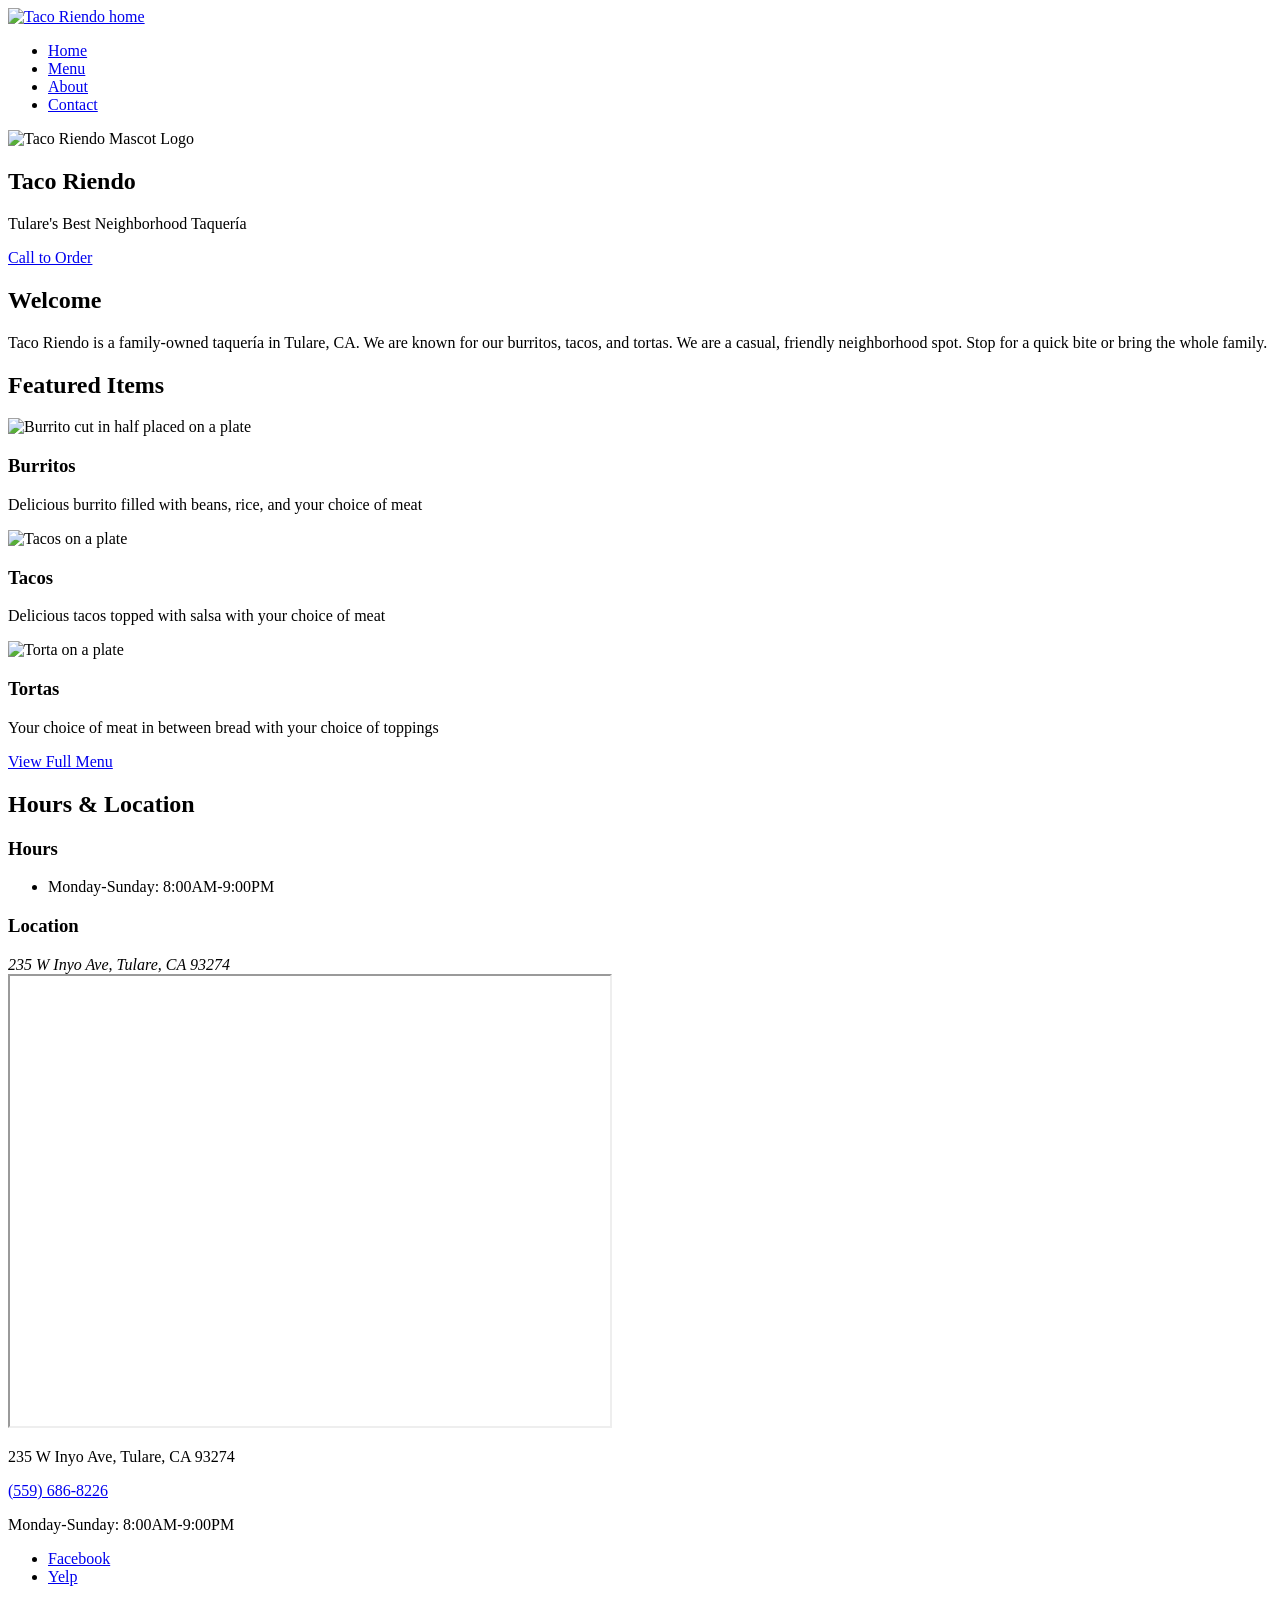
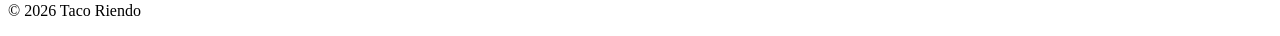
==== index.html @ 52ffcb48 "Complete Homepage" ====
<!DOCTYPE html>
<html lang="en">
<head>
    <meta charset="UTF-8">
    <meta name="viewport" content="width=device-width, initial-scale=1.0">
    <title>Taco Riendo Taqueria in Tulare, CA</title>
</head>
<body>
    <!-- Header & Navigation -->
    <header>
        <nav>
            <a href="index.html"><img src="images/logo.svg" alt="Taco Riendo home"></a>
            <ul>
                <li><a href="index.html">Home</a></li>
                <li><a href="menu.html">Menu</a></li>
                <li><a href="about.html">About</a></li>
                <li><a href="contact.html">Contact</a></li>
            </ul>
        </nav>
    </header>

    <!-- Main Content -->
    <main>
        <!--Hero-->
        <section id="hero">
            <img src="images/mascot.svg" alt="Taco Riendo Mascot Logo">
            <h1>Taco Riendo</h1>
            <p>Tulare's Best Neighborhood Taquería</p>
            <a href="tel:5596868226">Call to Order</a>
        </section>
        <!--Welcome-->
        <section id="welcome">
            <h2>Welcome</h2> 
            <p>Taco Riendo is a family-owned taquería in Tulare, CA. We are
known for our burritos, tacos, and tortas. We are a casual, friendly neighborhood spot. Stop for
a quick bite or bring the whole family.
</p>
        </section>
        <!--Featured Items-->
        <section id="featured">
            <h2>Featured Items</h2>
            <article class="featured-item">
                    <img src="images/burritos.jpg" alt="Burrito cut in half placed on a plate">
                    <h3>Burritos</h3>
                    <p>Delicious burrito filled with beans, rice, and your choice of meat</p>
            </article>
            <article class="featured-item">
                    <img src="images/tacos.jpg" alt="Tacos on a plate">
                    <h3>Tacos</h3>
                    <p>Delicious tacos topped with salsa with your choice of meat</p>
            </article>
            <article class="featured-item">
                    <img src="images/tortas.jpg" alt="Torta on a plate">
                    <h3>Tortas</h3>
                    <p>Your choice of meat in between bread with your choice of toppings</p>
            </article>
            <a href="menu.html">View Full Menu</a>
        </section>
        <!--Hours & Location-->
        <section id="hours-location">
            <h2>Hours & Location</h2>
            <h3>Hours</h3>
            <ul>
                <li>Monday-Sunday: 8:00AM-9:00PM</li>
            </ul>
            <h3>Location</h3>
            <address>235 W Inyo Ave, Tulare, CA 93274</address>
            <iframe src="https://www.google.com/maps/embed?pb=!1m18!1m12!1m3!1d3219.437566688257!2d-119.35326662268972!3d36.204558072422294!2m3!1f0!2f0!3f0!3m2!1i1024!2i768!4f13.1!3m3!1m2!1s0x80952ba05bc8403f%3A0xa2f4624fd4c46712!2s235%20W%20Inyo%20Ave%2C%20Tulare%2C%20CA%2093274!5e0!3m2!1sen!2sus!4v1794469017906!5m2!1sen!2sus" width="600" height="450" allowfullscreen="" loading="lazy" referrerpolicy="strict-origin-when-cross-origin" title="Map of Taco Riendo"></iframe>
        </section>
    </main>

    <!-- Footer -->
    <footer>
        <p>235 W Inyo Ave, Tulare, CA 93274</p>
        <p><a href="tel:5596868226">(559) 686-8226</a> </p>
        <p>Monday-Sunday: 8:00AM-9:00PM</p>
        <ul>
            <li><a href="https://www.facebook.com/tacoriendo.tulare/">Facebook</a></li>
            <li><a href="https://www.yelp.com/biz/taco-riendo-tulare">Yelp</a></li>
        </ul>
        <p>&copy; 2026 Taco Riendo</p>
    </footer>
</body>
</html>
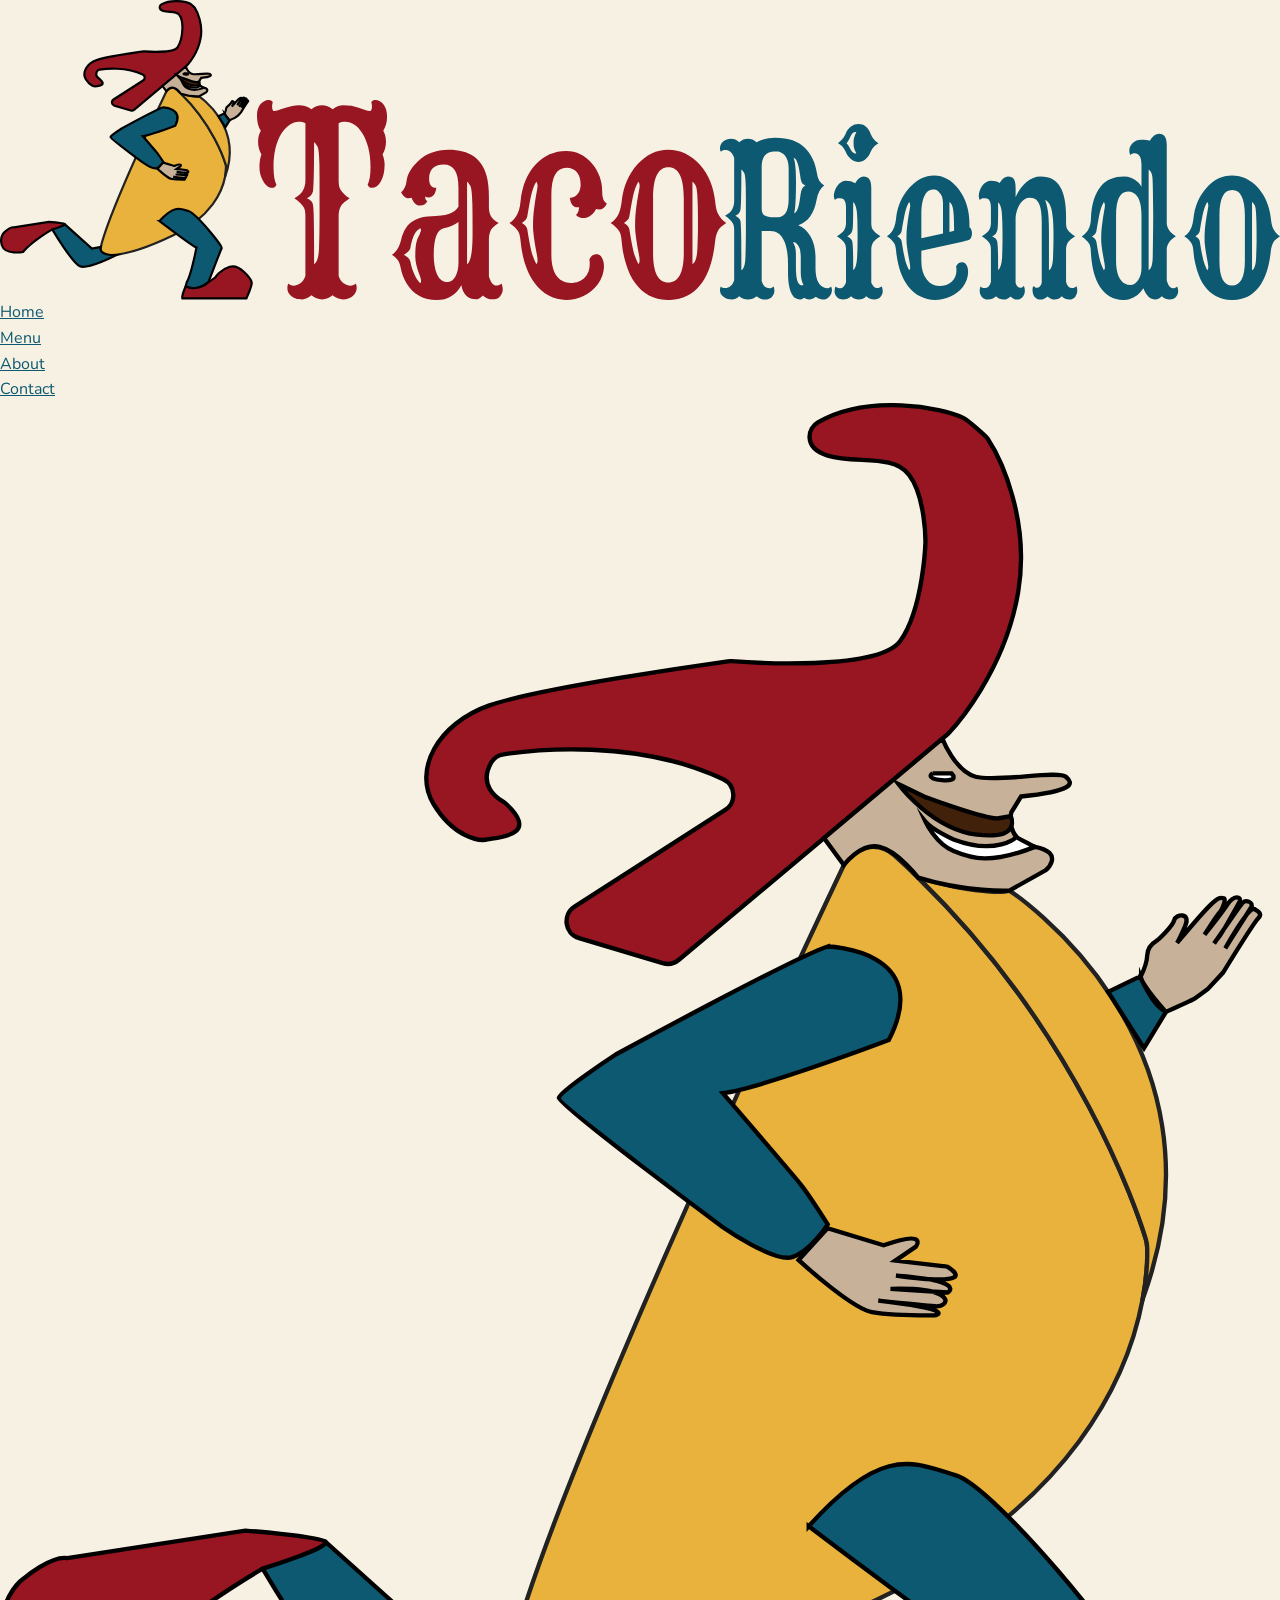
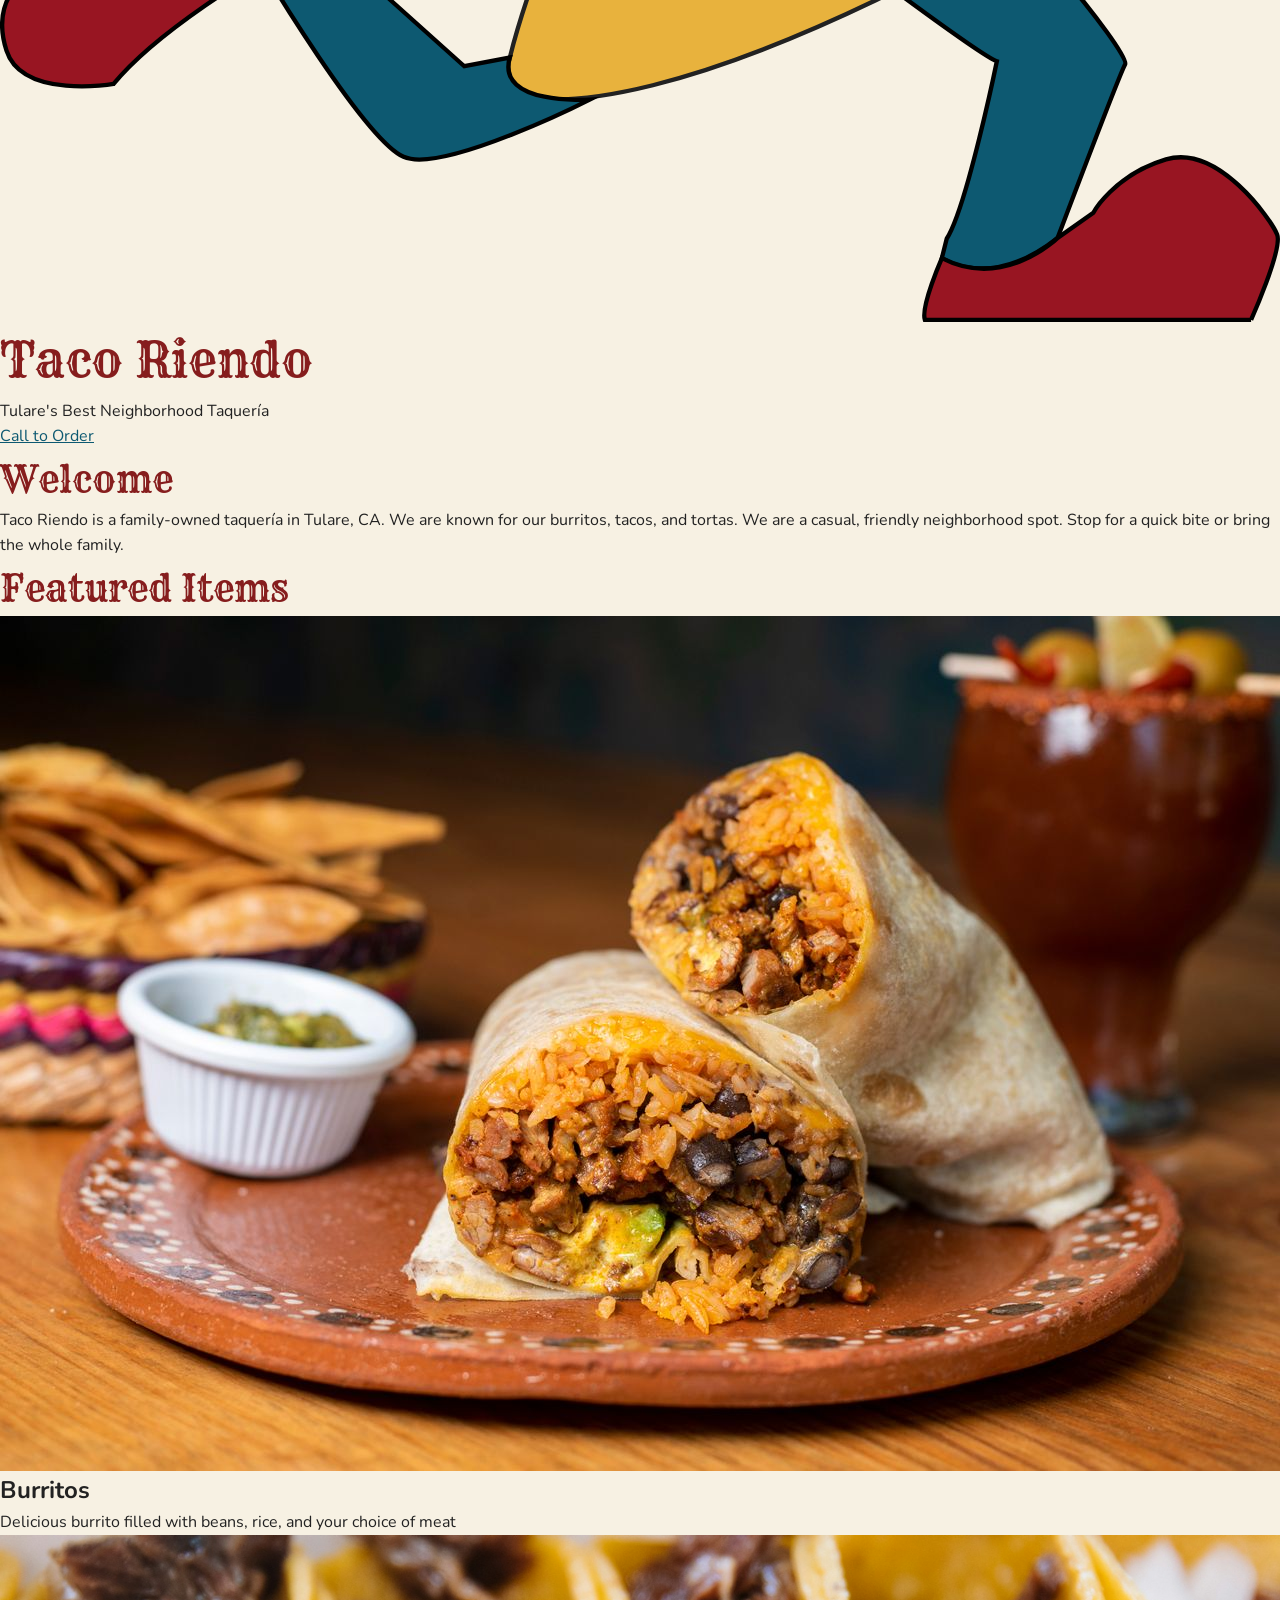
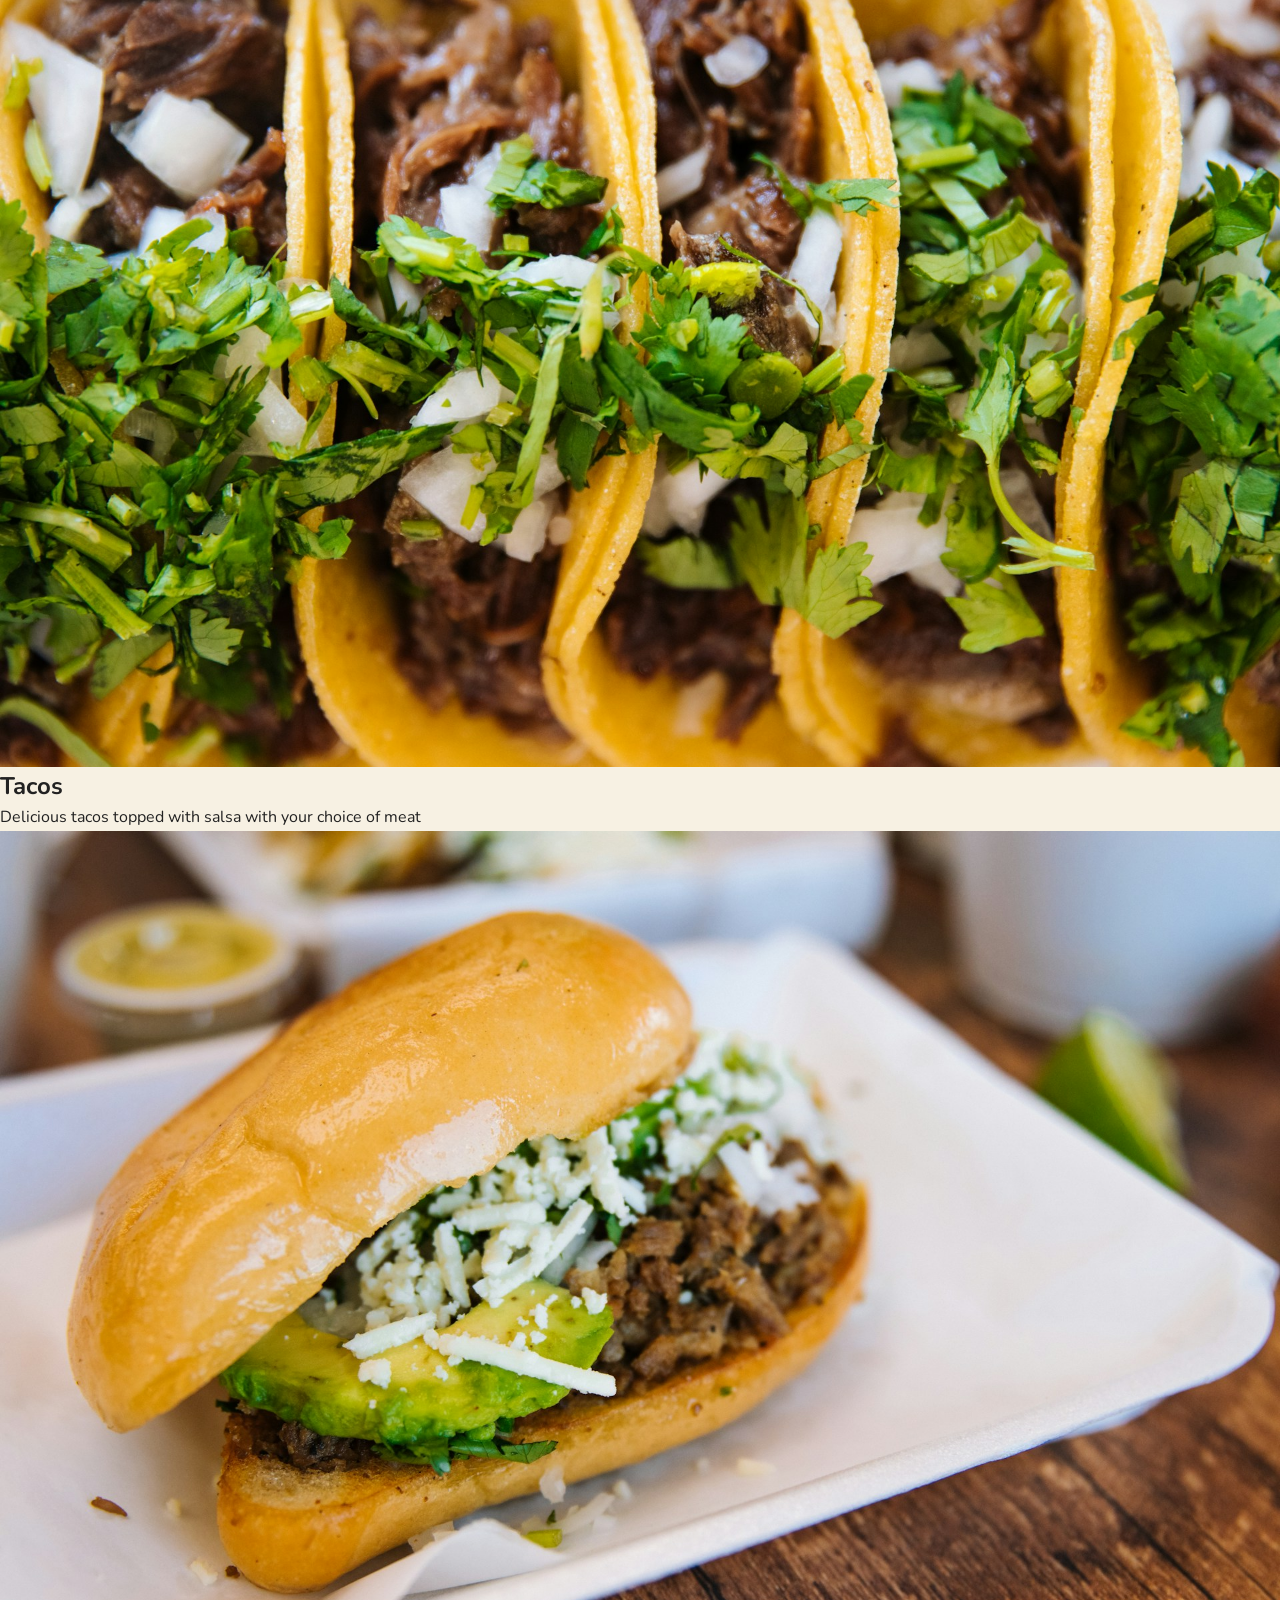
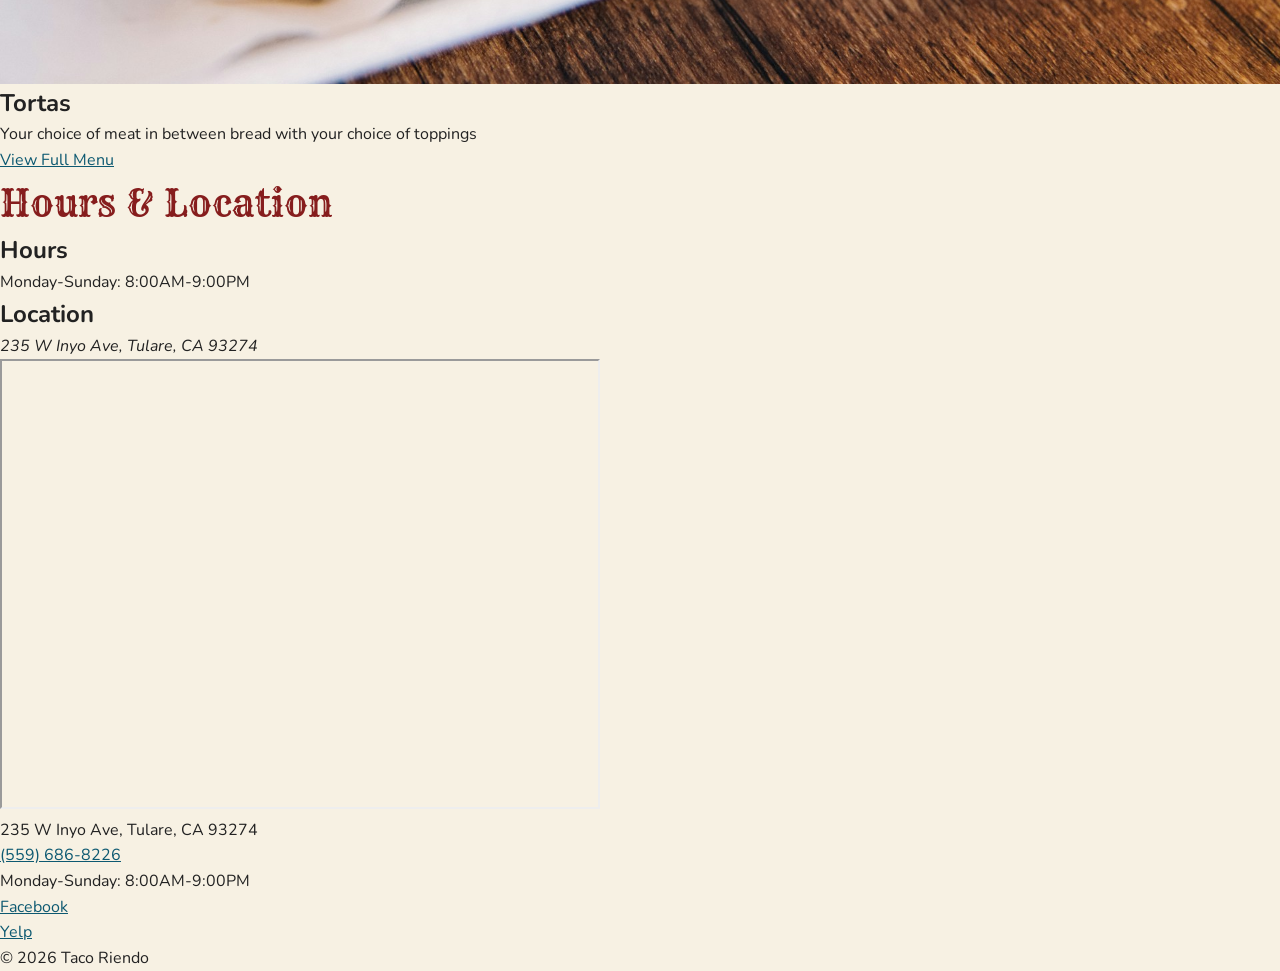
==== commit 1f59a901: "Base styles and typography" ====
--- a/index.html
+++ b/index.html
@@ -1,10 +1,16 @@
 <!DOCTYPE html>
 <html lang="en">
+
 <head>
     <meta charset="UTF-8">
     <meta name="viewport" content="width=device-width, initial-scale=1.0">
     <title>Taco Riendo Taqueria in Tulare, CA</title>
+    <link rel="preconnect" href="https://fonts.googleapis.com">
+    <link rel="preconnect" href="https://fonts.gstatic.com" crossorigin>
+    <link href="https://fonts.googleapis.com/css2?family=Nunito:wght@400;700&family=Rye&display=swap" rel="stylesheet">
+    <link rel="stylesheet" href="css/styles.css">
 </head>
+
 <body>
     <!-- Header & Navigation -->
     <header>
@@ -30,29 +36,29 @@
         </section>
         <!--Welcome-->
         <section id="welcome">
-            <h2>Welcome</h2> 
+            <h2>Welcome</h2>
             <p>Taco Riendo is a family-owned taquería in Tulare, CA. We are
-known for our burritos, tacos, and tortas. We are a casual, friendly neighborhood spot. Stop for
-a quick bite or bring the whole family.
-</p>
+                known for our burritos, tacos, and tortas. We are a casual, friendly neighborhood spot. Stop for
+                a quick bite or bring the whole family.
+            </p>
         </section>
         <!--Featured Items-->
         <section id="featured">
             <h2>Featured Items</h2>
             <article class="featured-item">
-                    <img src="images/burritos.jpg" alt="Burrito cut in half placed on a plate">
-                    <h3>Burritos</h3>
-                    <p>Delicious burrito filled with beans, rice, and your choice of meat</p>
+                <img src="images/burritos.jpg" alt="Burrito cut in half placed on a plate">
+                <h3>Burritos</h3>
+                <p>Delicious burrito filled with beans, rice, and your choice of meat</p>
             </article>
             <article class="featured-item">
-                    <img src="images/tacos.jpg" alt="Tacos on a plate">
-                    <h3>Tacos</h3>
-                    <p>Delicious tacos topped with salsa with your choice of meat</p>
+                <img src="images/tacos.jpg" alt="Tacos on a plate">
+                <h3>Tacos</h3>
+                <p>Delicious tacos topped with salsa with your choice of meat</p>
             </article>
             <article class="featured-item">
-                    <img src="images/tortas.jpg" alt="Torta on a plate">
-                    <h3>Tortas</h3>
-                    <p>Your choice of meat in between bread with your choice of toppings</p>
+                <img src="images/tortas.jpg" alt="Torta on a plate">
+                <h3>Tortas</h3>
+                <p>Your choice of meat in between bread with your choice of toppings</p>
             </article>
             <a href="menu.html">View Full Menu</a>
         </section>
@@ -65,7 +71,10 @@
             </ul>
             <h3>Location</h3>
             <address>235 W Inyo Ave, Tulare, CA 93274</address>
-            <iframe src="https://www.google.com/maps/embed?pb=!1m18!1m12!1m3!1d3219.437566688257!2d-119.35326662268972!3d36.204558072422294!2m3!1f0!2f0!3f0!3m2!1i1024!2i768!4f13.1!3m3!1m2!1s0x80952ba05bc8403f%3A0xa2f4624fd4c46712!2s235%20W%20Inyo%20Ave%2C%20Tulare%2C%20CA%2093274!5e0!3m2!1sen!2sus!4v1794469017906!5m2!1sen!2sus" width="600" height="450" allowfullscreen="" loading="lazy" referrerpolicy="strict-origin-when-cross-origin" title="Map of Taco Riendo"></iframe>
+            <iframe
+                src="https://www.google.com/maps/embed?pb=!1m18!1m12!1m3!1d3219.437566688257!2d-119.35326662268972!3d36.204558072422294!2m3!1f0!2f0!3f0!3m2!1i1024!2i768!4f13.1!3m3!1m2!1s0x80952ba05bc8403f%3A0xa2f4624fd4c46712!2s235%20W%20Inyo%20Ave%2C%20Tulare%2C%20CA%2093274!5e0!3m2!1sen!2sus!4v1794469017906!5m2!1sen!2sus"
+                width="600" height="450" allowfullscreen="" loading="lazy"
+                referrerpolicy="strict-origin-when-cross-origin" title="Map of Taco Riendo"></iframe>
         </section>
     </main>
 
@@ -80,5 +89,7 @@
         </ul>
         <p>&copy; 2026 Taco Riendo</p>
     </footer>
+    <script src="js/script.js"></script>
 </body>
+
 </html>
--- a/css/styles.css
+++ b/css/styles.css
@@ -0,0 +1,59 @@
+/* ===== Style Guide Variables =====*/
+:root {
+    /* Colors */
+    --crushed-berry: #861D1D;
+    --dark-teal: #0D5971;
+    --honey-bronze: #E8A33D;
+    --old-lace: #F7F1E3;
+    --carbon-black: #222222;
+
+    /* Fonts */
+    --font-heading: 'Rye', serif;
+    --font-body: 'Nunito', sans-serif;
+    
+    /* Spacing (8-point grid) */
+    --space-xs: 8px;
+    --space-sm: 16px;
+    --space-md: 24px;
+    --space-lg: 32px;
+    --space-xl: 48px;
+    --space-xxl: 64px;
+}
+/* ===== Base Styles =====*/
+*{
+    box-sizing: border-box;
+    margin: 0;
+    padding: 0;
+}
+body {
+    background-color: var(--old-lace);
+    color: var(--carbon-black);
+    font-family: var(--font-body);
+    font-size: 16px;
+    line-height: 1.6;
+}
+img {
+    max-width: 100%;
+    height: auto;
+    display: block;
+}
+
+/* ===== Typography ===== */
+h1, h2 {
+    font-family: var(--font-heading);
+    font-weight: 400;
+    color: var(--crushed-berry);
+}
+h1 {
+    font-size: 48px;
+}
+h2 {
+    font-size: 36px;
+}
+h3 {
+    font-size: 24px;
+    font-weight: 700;
+}
+a {
+    color: var(--dark-teal);
+}
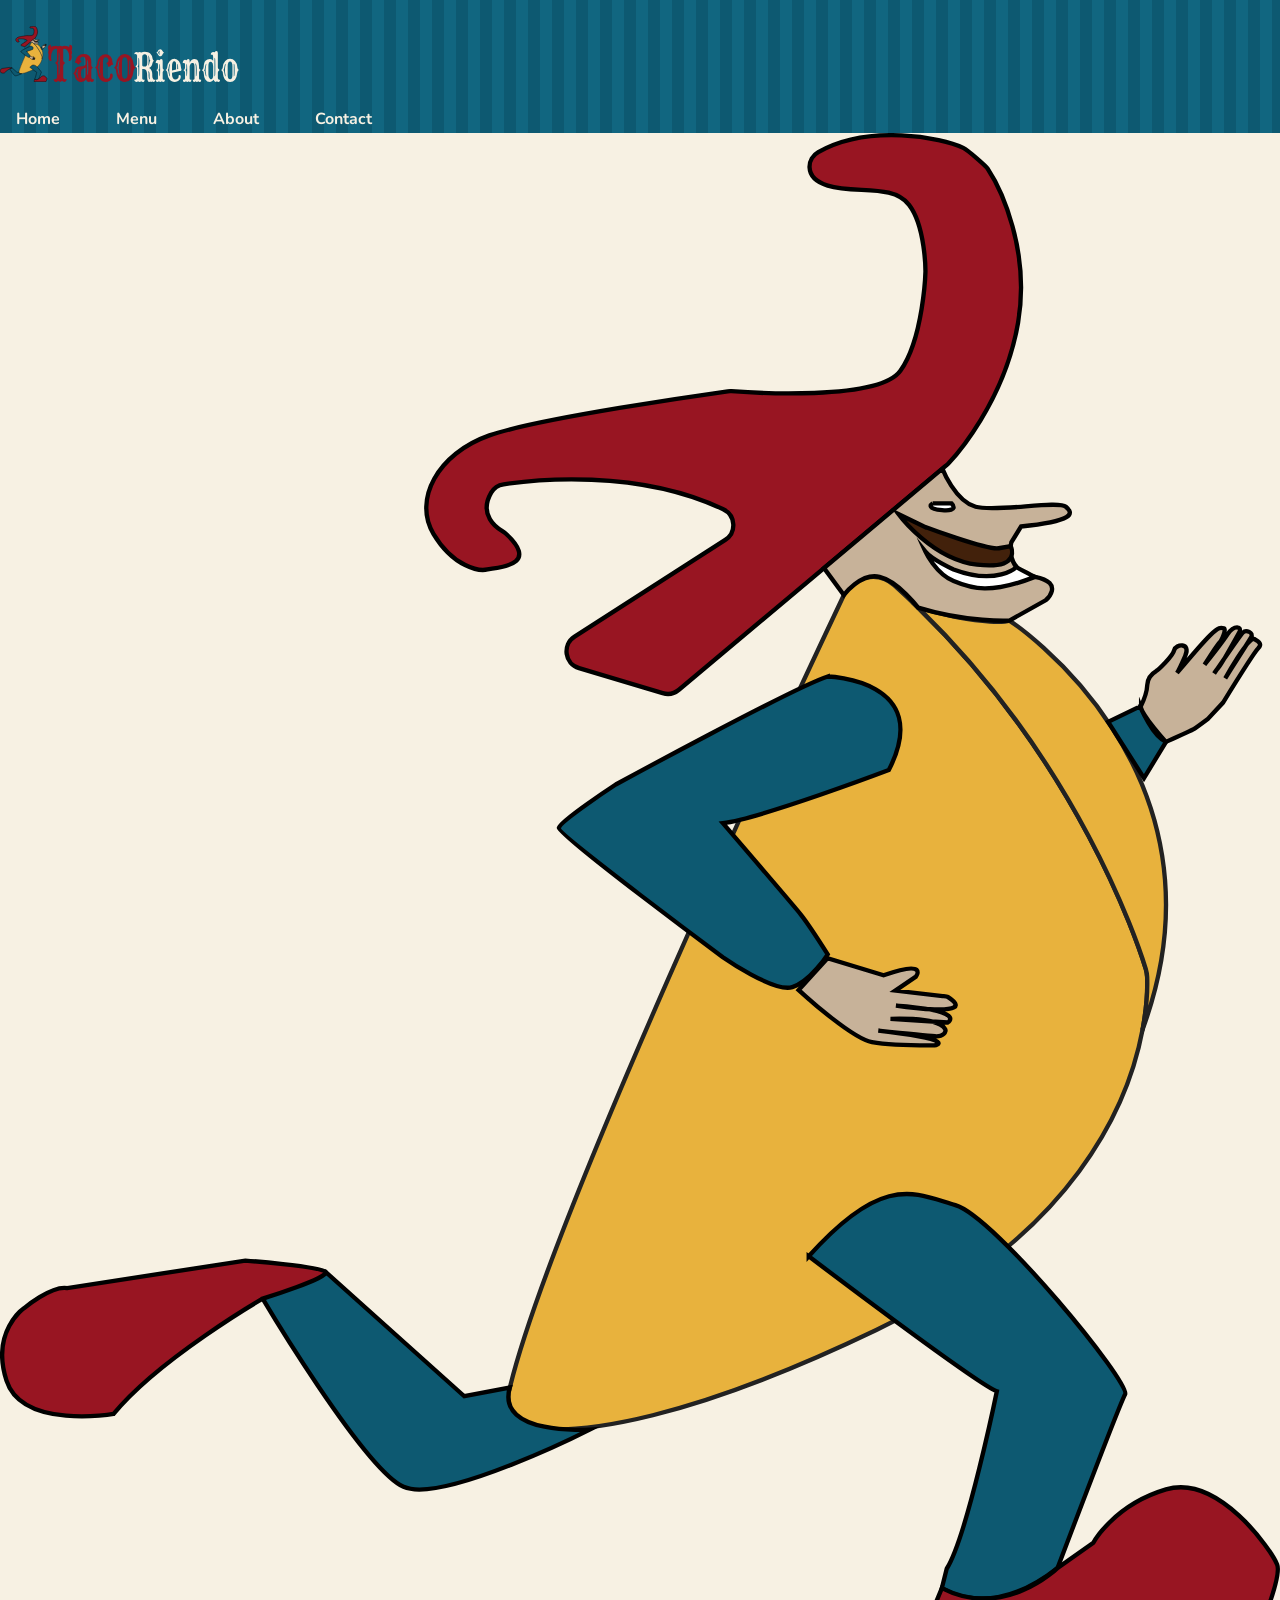
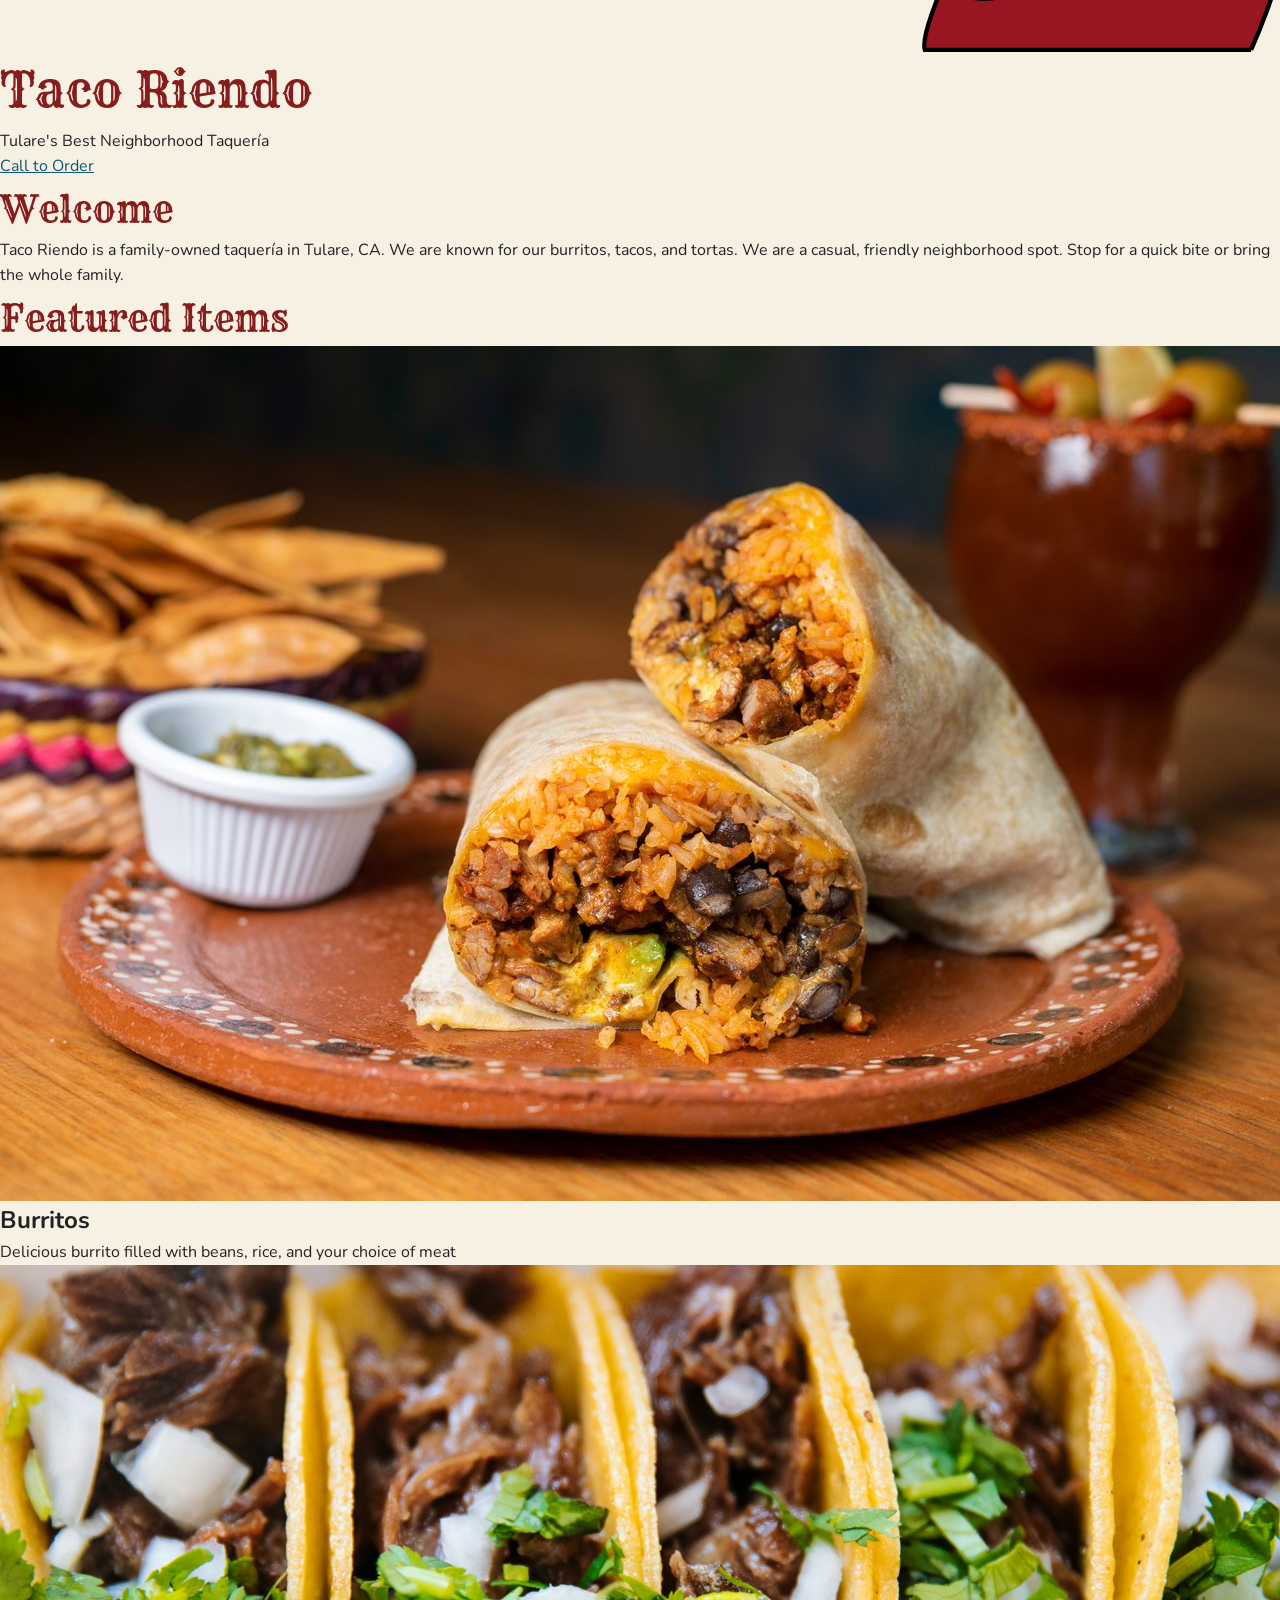
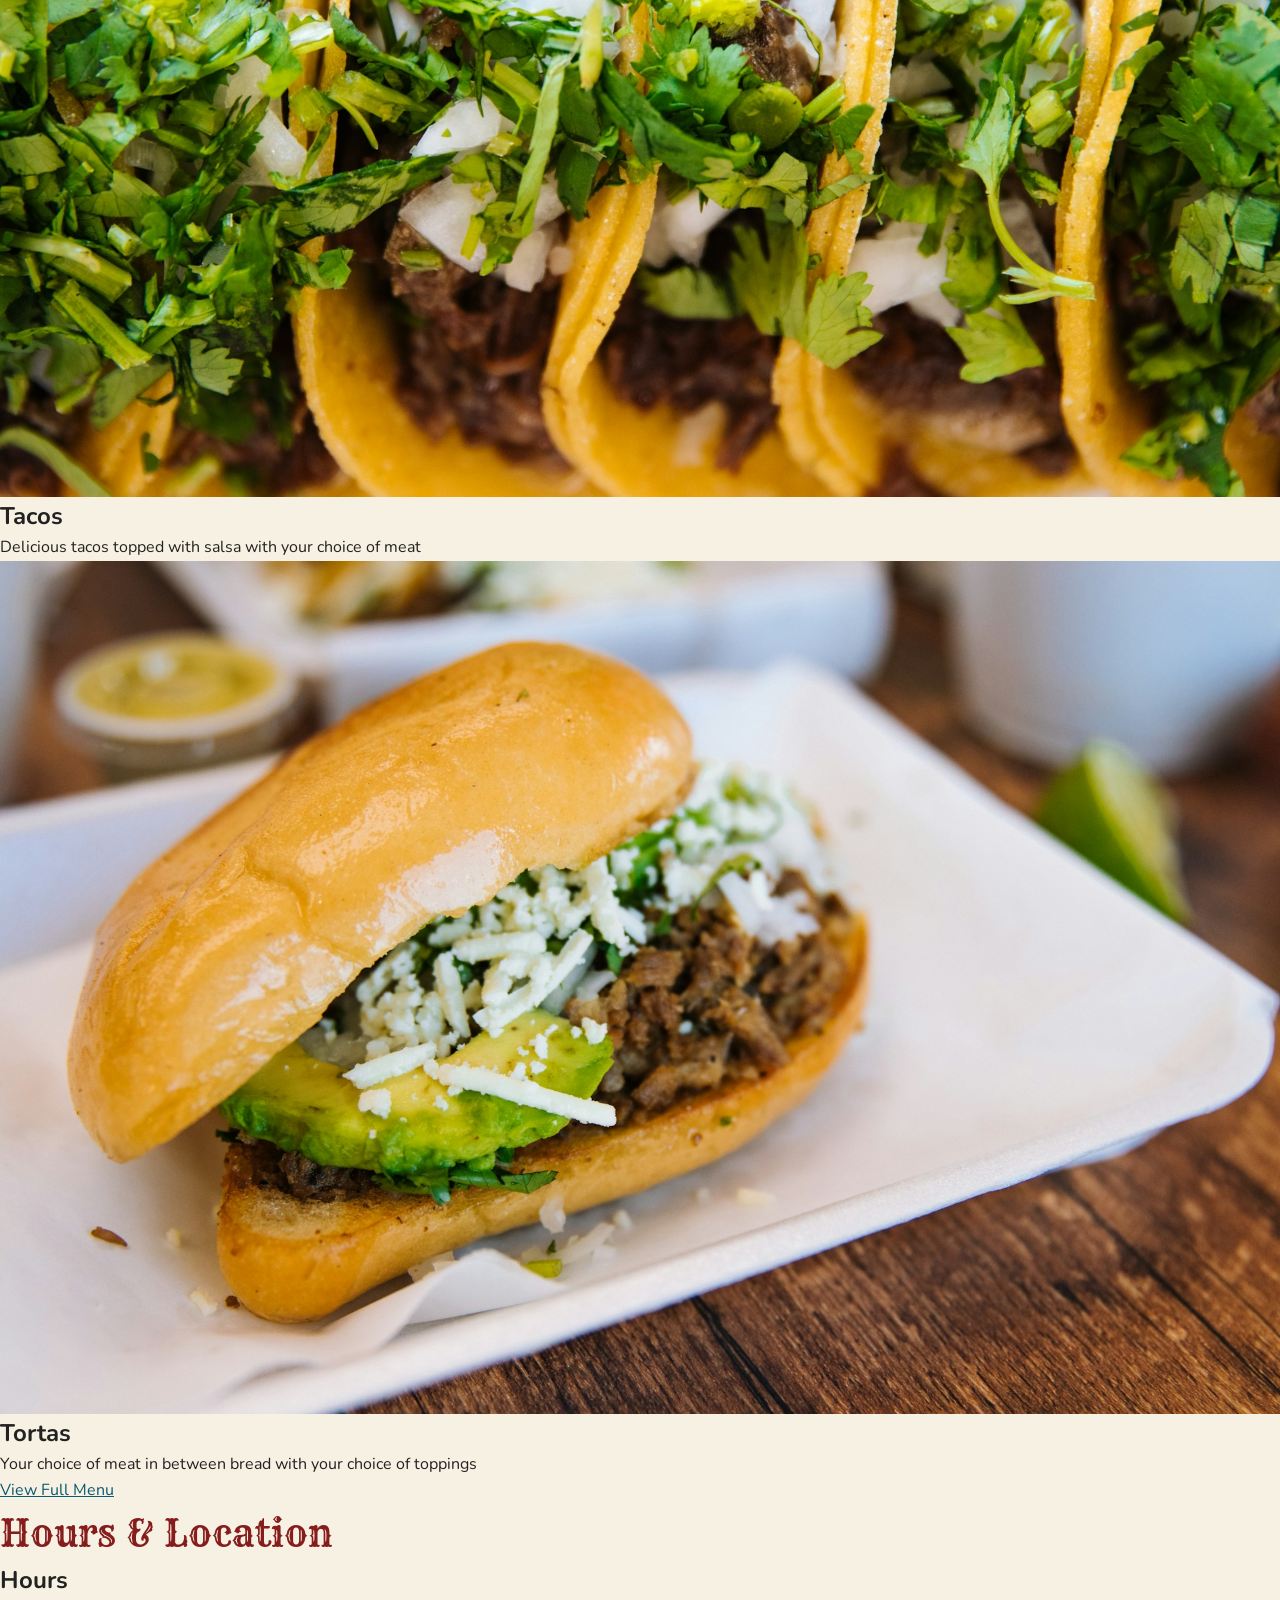
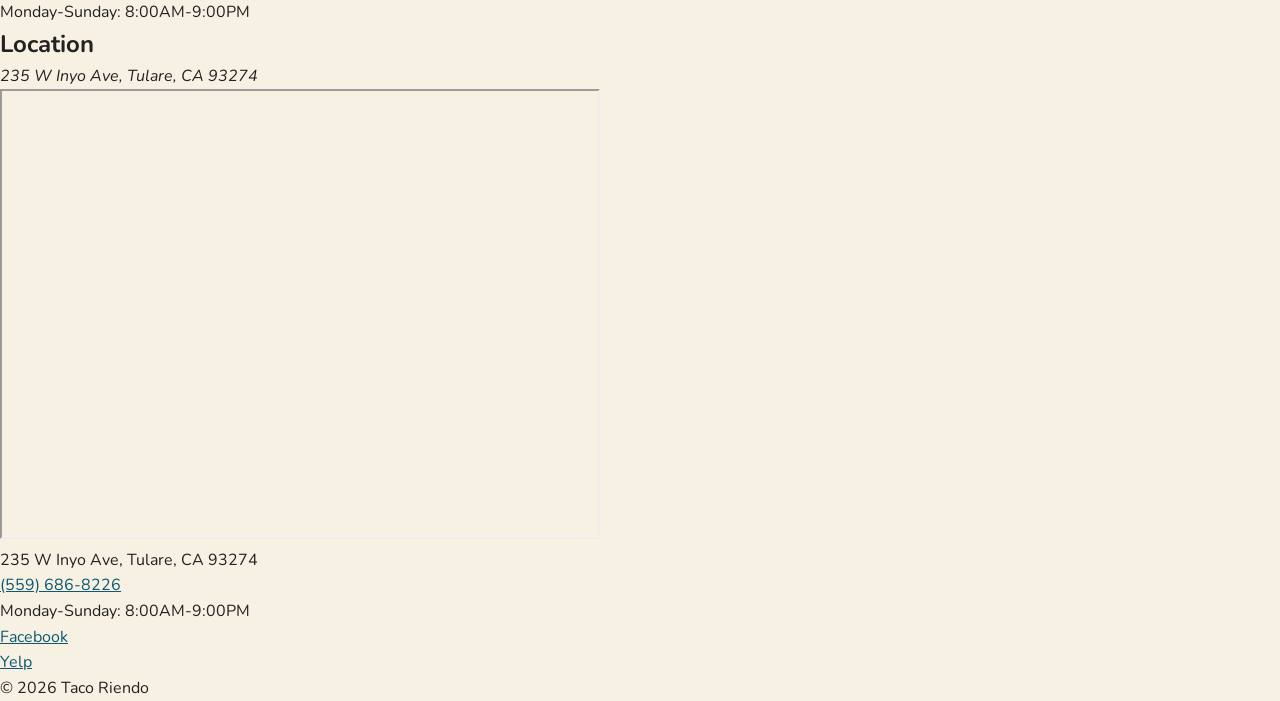
==== commit 0f3b7da3: "Navigation style with awning effect" ====
--- a/index.html
+++ b/index.html
@@ -15,7 +15,7 @@
     <!-- Header & Navigation -->
     <header>
         <nav>
-            <a href="index.html"><img src="images/logo.svg" alt="Taco Riendo home"></a>
+            <a href="index.html"><img src="images/logo-light.svg" alt="Taco Riendo home"></a>
             <ul>
                 <li><a href="index.html">Home</a></li>
                 <li><a href="menu.html">Menu</a></li>
--- a/css/styles.css
+++ b/css/styles.css
@@ -56,4 +56,45 @@
 }
 a {
     color: var(--dark-teal);
+}
+/* ===== Navigation ===== */
+header {
+    /* ===== Awning effect ===== */
+    background: repeating-linear-gradient(
+        90deg,
+        var(--dark-teal) 0px,
+        var(--dark-teal) 12px,
+        #116680 12px,
+        #116680 24px
+    );
+}
+
+}
+nav {
+    display: flex;
+    justify-content: space-between;
+    align-items: center;
+    padding: var(--space-sm) var(--space-lg);
+}
+nav img {
+    height: 56px;
+    width: auto;
+}
+nav ul {
+    display: flex;
+    gap: var(--space-md);
+    list-style: none;
+}
+nav a {
+    color: var(--old-lace);
+    font-weight: 700;
+    text-decoration: none;
+    padding: var(--space-xs) var(--space-sm);
+}
+nav a:hover {
+    color: var(--honey-bronze);
+}
+nav a:focus {
+    outline: 3px solid var(--honey-bronze);
+    outline-offset: 2px;
 }
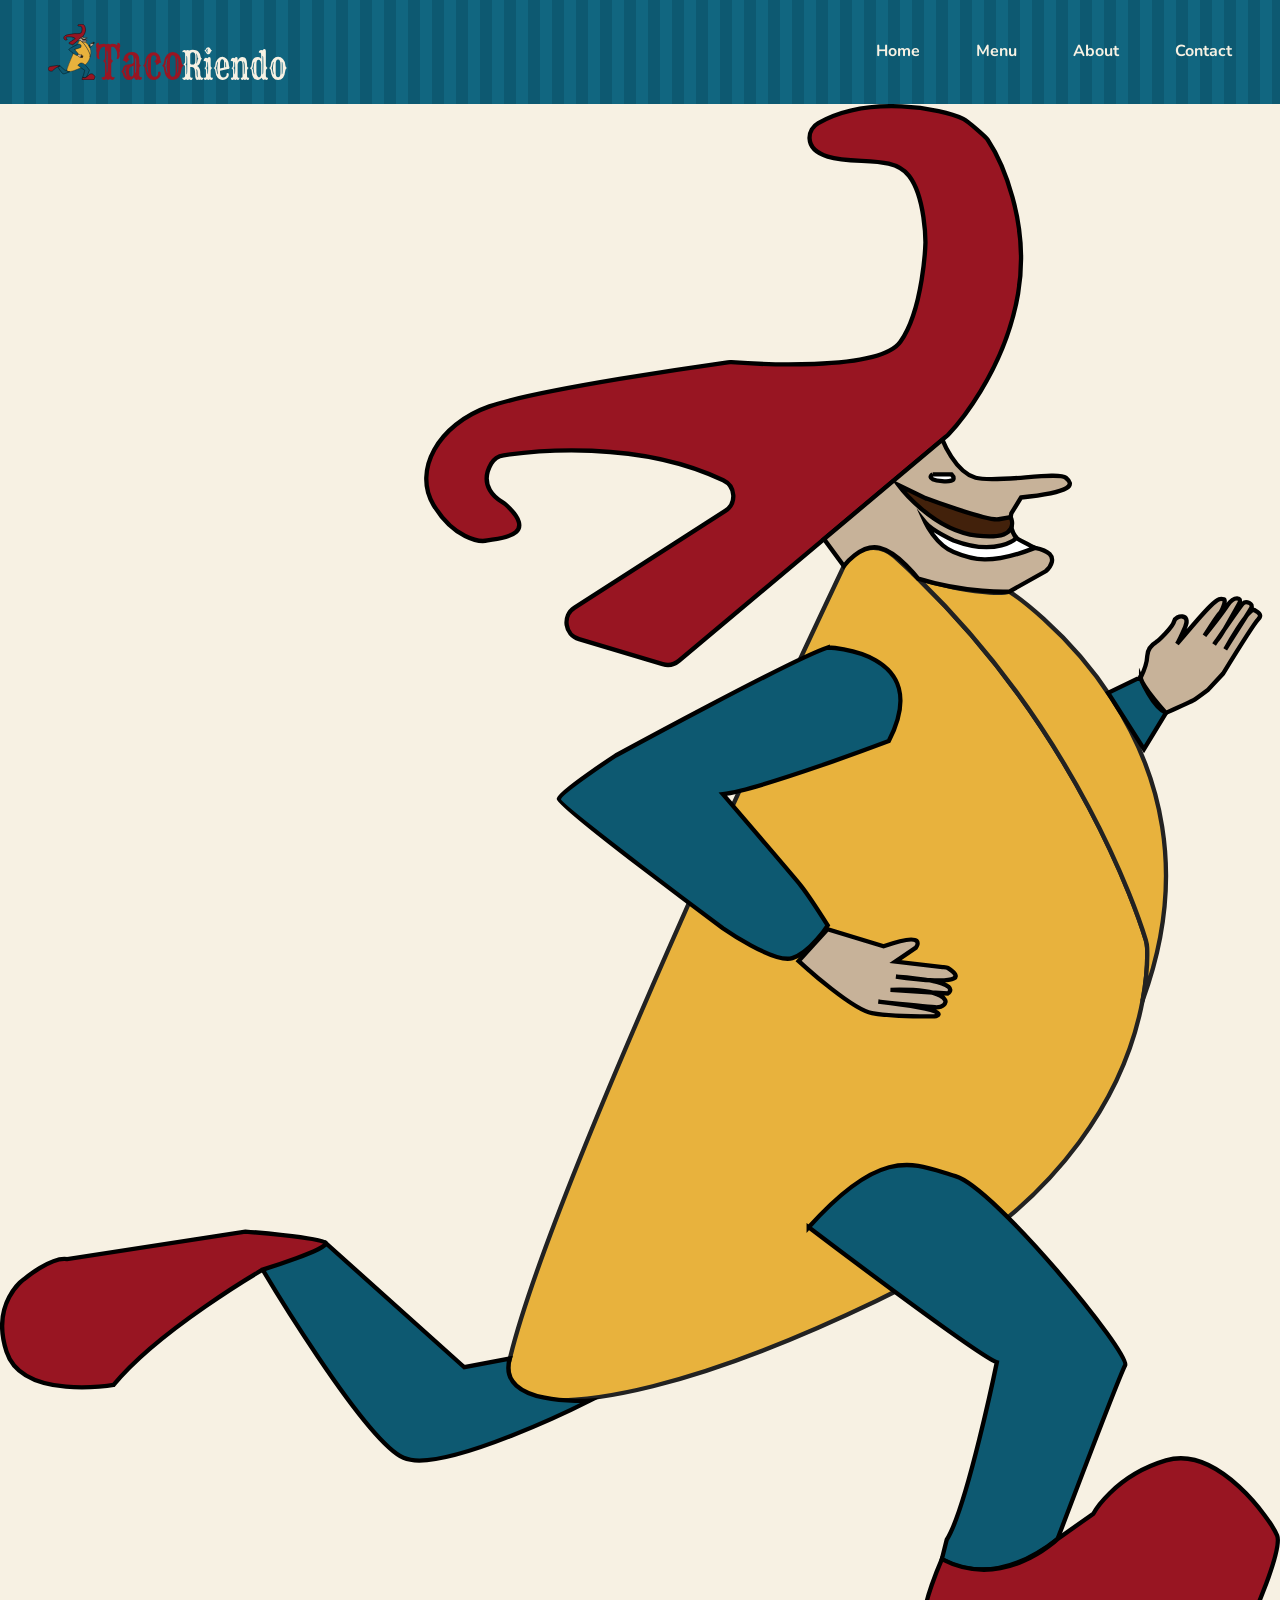
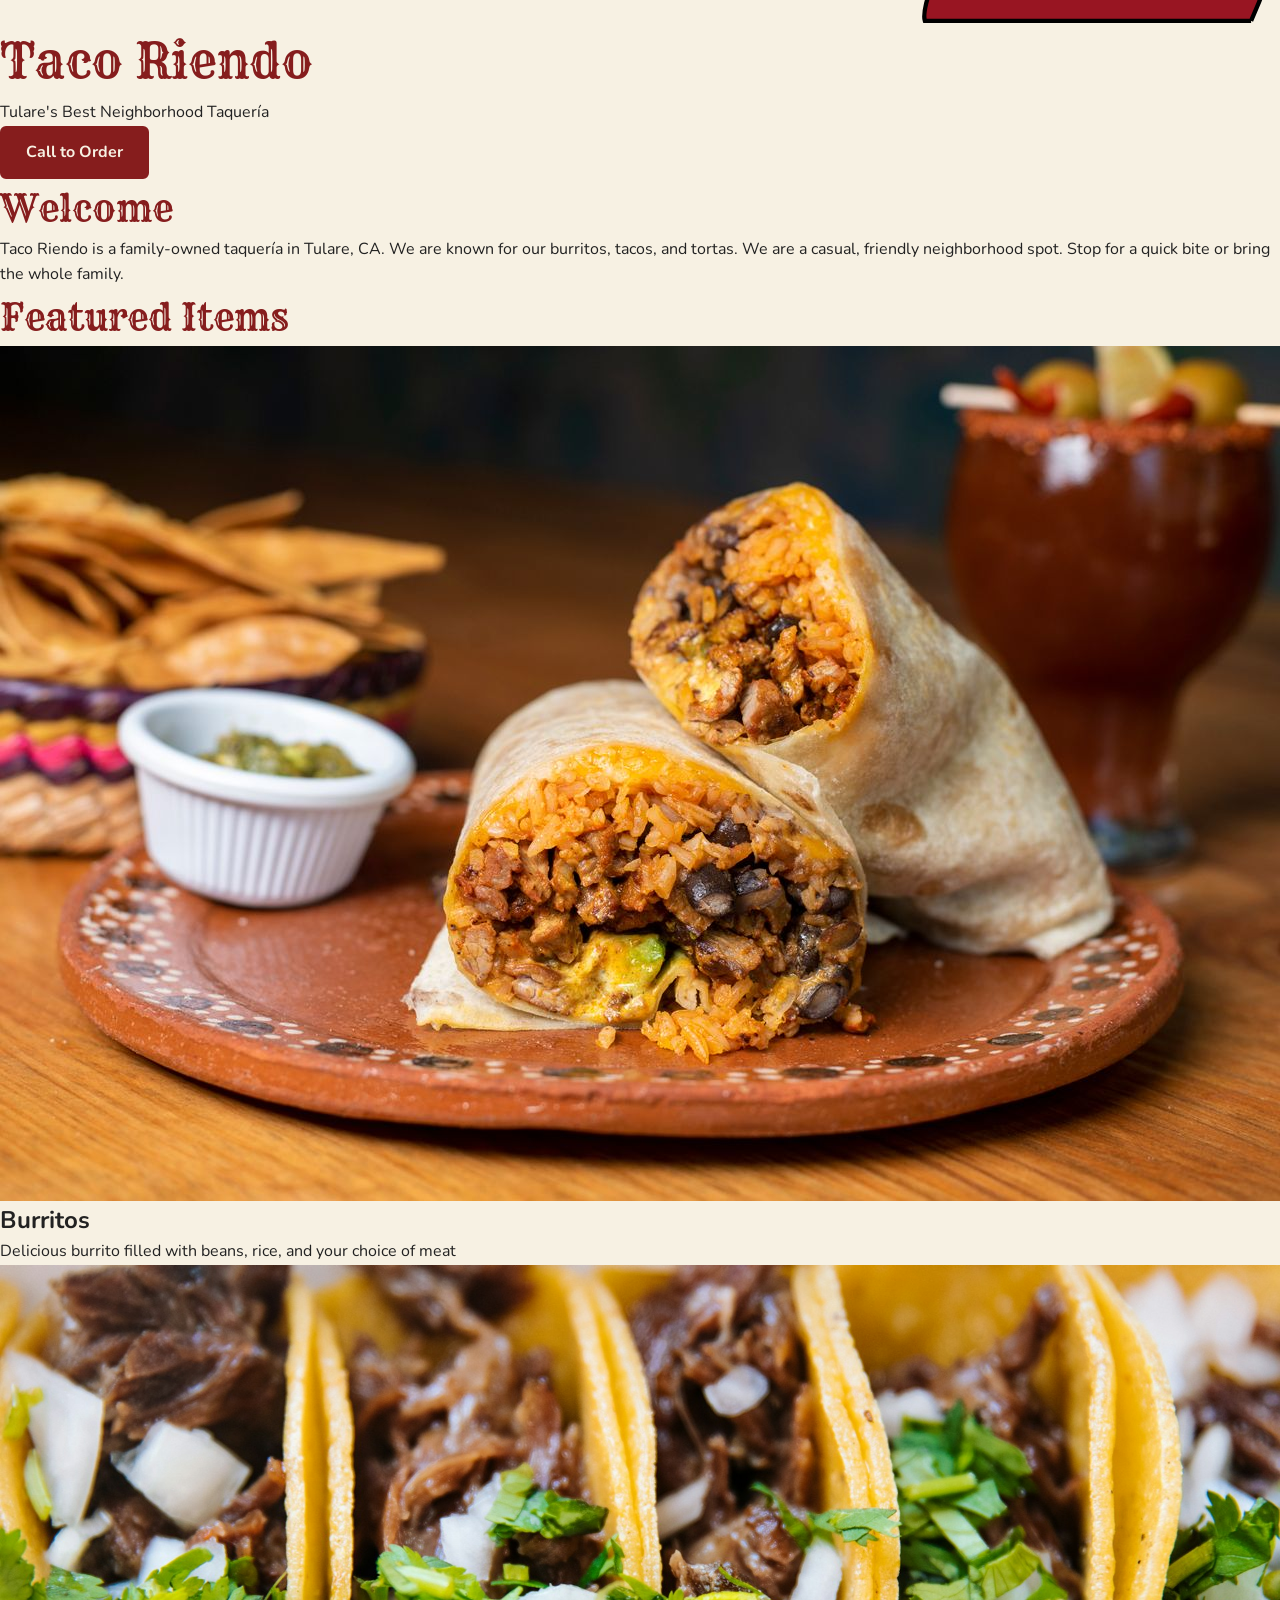
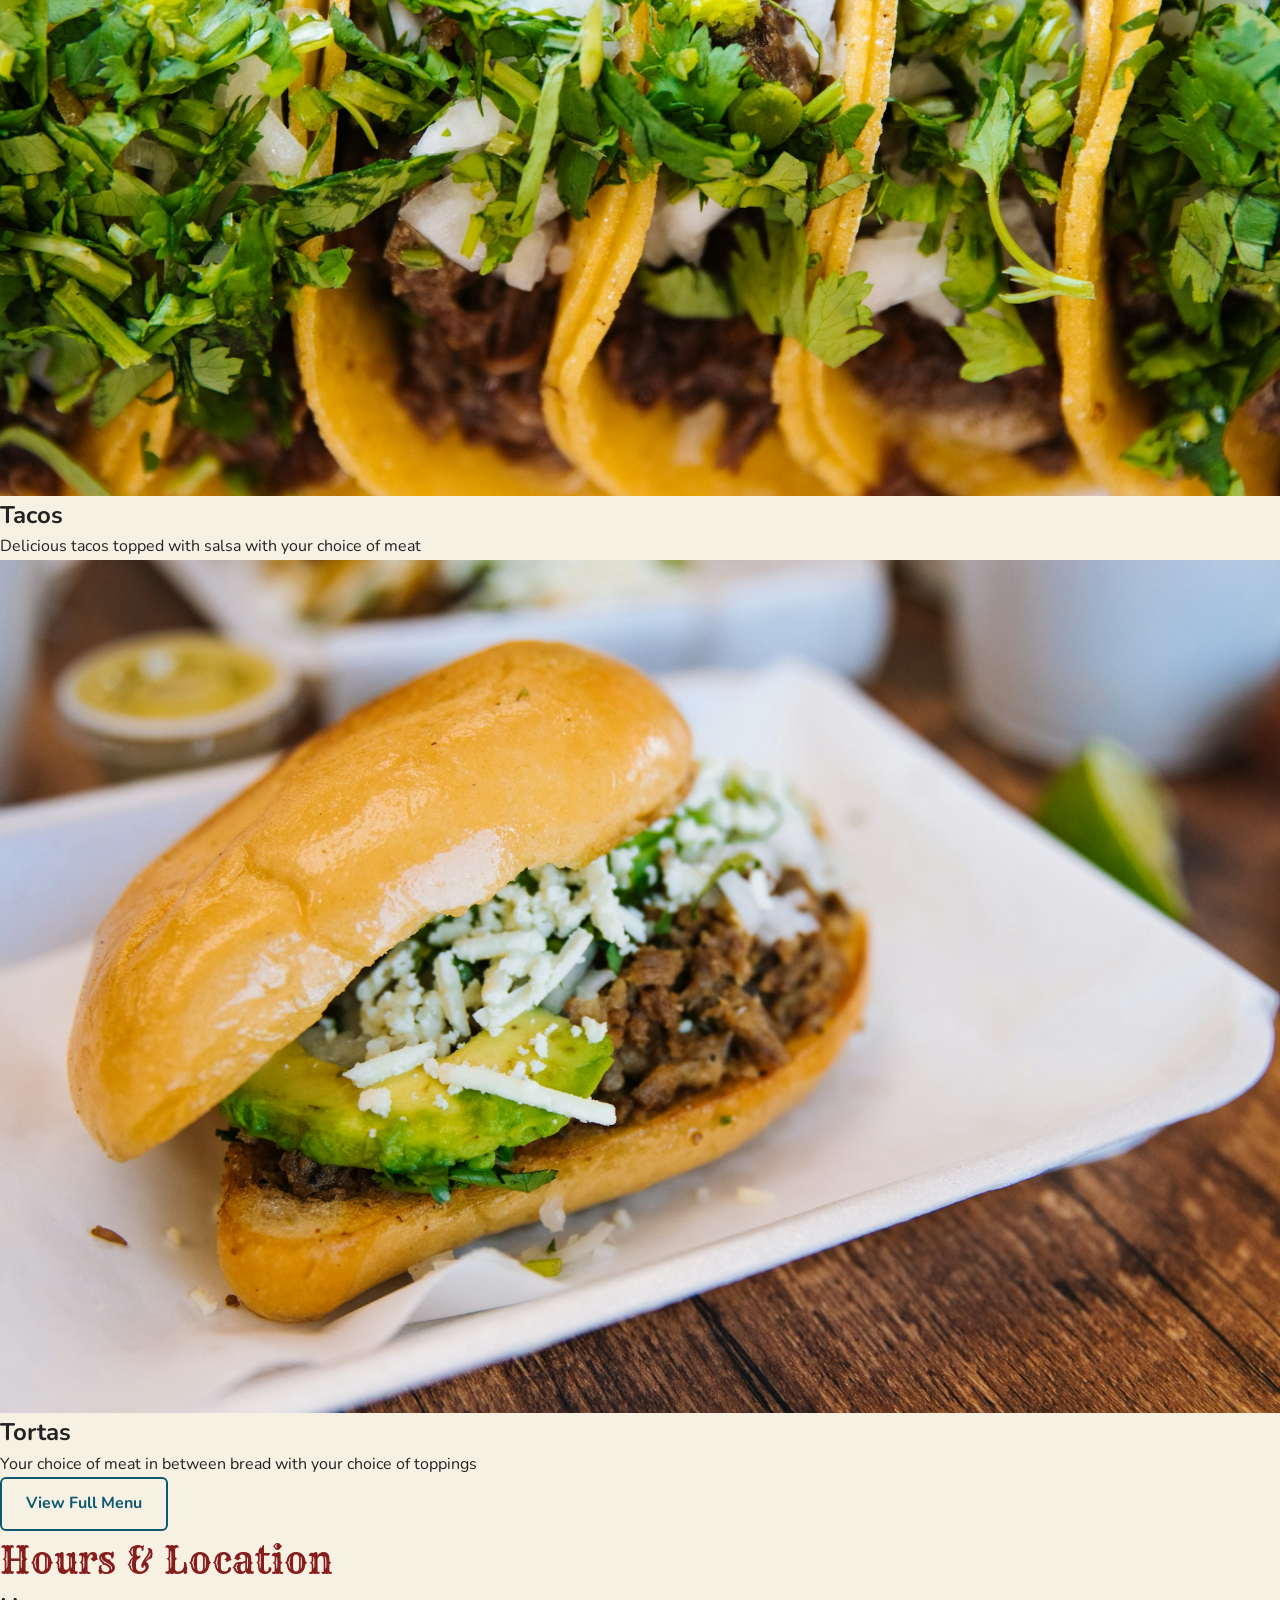
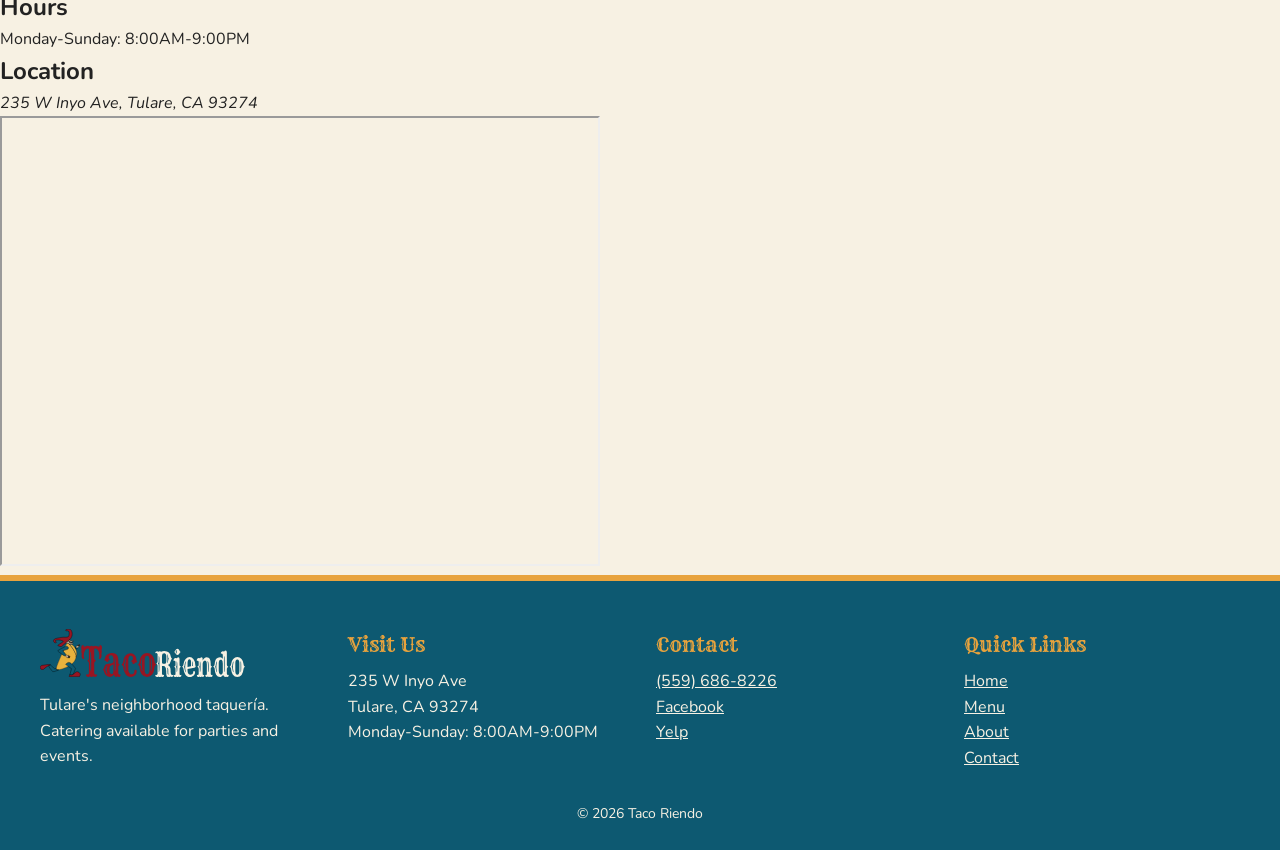
==== commit 2e89e091: "Style buttons and footer" ====
--- a/index.html
+++ b/index.html
@@ -32,7 +32,7 @@
             <img src="images/mascot.svg" alt="Taco Riendo Mascot Logo">
             <h1>Taco Riendo</h1>
             <p>Tulare's Best Neighborhood Taquería</p>
-            <a href="tel:5596868226">Call to Order</a>
+            <a href="tel:5596868226" class="btn btn-primary">Call to Order</a>
         </section>
         <!--Welcome-->
         <section id="welcome">
@@ -60,7 +60,7 @@
                 <h3>Tortas</h3>
                 <p>Your choice of meat in between bread with your choice of toppings</p>
             </article>
-            <a href="menu.html">View Full Menu</a>
+            <a href="menu.html" class="btn btn-secondary">View Full Menu</a>
         </section>
         <!--Hours & Location-->
         <section id="hours-location">
@@ -80,14 +80,35 @@
 
     <!-- Footer -->
     <footer>
-        <p>235 W Inyo Ave, Tulare, CA 93274</p>
-        <p><a href="tel:5596868226">(559) 686-8226</a> </p>
-        <p>Monday-Sunday: 8:00AM-9:00PM</p>
-        <ul>
-            <li><a href="https://www.facebook.com/tacoriendo.tulare/">Facebook</a></li>
-            <li><a href="https://www.yelp.com/biz/taco-riendo-tulare">Yelp</a></li>
-        </ul>
-        <p>&copy; 2026 Taco Riendo</p>
+        <div class="footer-grid">
+            <div class="footer-col">
+                <img src="images/logo-light.svg" alt="Taco Riendo" class="footer-logo">
+                <p>Tulare's neighborhood taquería. Catering available for parties and events.</p>
+            </div>
+            <div class="footer-col">
+                <h2>Visit Us</h2>
+                <address>235 W Inyo Ave<br>Tulare, CA 93274</address>
+                <p>Monday-Sunday: 8:00AM-9:00PM</p>
+            </div>
+            <div class="footer-col">
+                <h2>Contact</h2>
+                <p><a href="tel:5596868226">(559) 686-8226</a> </p>
+                <ul>
+                    <li><a href="https://www.facebook.com/tacoriendo.tulare/">Facebook</a></li>
+                    <li><a href="https://www.yelp.com/biz/taco-riendo-tulare">Yelp</a></li>
+                </ul>
+            </div>
+            <nav class="footer-col" aria-label="Footer Navigation">
+                <h2>Quick Links</h2>
+                <ul>
+                    <li><a href="index.html">Home</a></li>
+                    <li><a href="menu.html">Menu</a></li>
+                    <li><a href="about.html">About</a></li>
+                    <li><a href="contact.html">Contact</a></li>
+                </ul>
+            </nav>
+        </div>
+        <p class="copyright">&copy; 2026 Taco Riendo</p>
     </footer>
     <script src="js/script.js"></script>
 </body>
--- a/css/styles.css
+++ b/css/styles.css
@@ -6,6 +6,7 @@
     --honey-bronze: #E8A33D;
     --old-lace: #F7F1E3;
     --carbon-black: #222222;
+    --crushed-berry-dark: #6B1717;
 
     /* Fonts */
     --font-heading: 'Rye', serif;
@@ -69,32 +70,120 @@
     );
 }
 
-}
-nav {
+header nav {
     display: flex;
     justify-content: space-between;
     align-items: center;
     padding: var(--space-sm) var(--space-lg);
 }
-nav img {
+header nav img {
     height: 56px;
     width: auto;
 }
-nav ul {
+header nav ul {
     display: flex;
     gap: var(--space-md);
     list-style: none;
 }
-nav a {
+header nav a {
     color: var(--old-lace);
     font-weight: 700;
     text-decoration: none;
     padding: var(--space-xs) var(--space-sm);
 }
-nav a:hover {
+header nav a:hover {
     color: var(--honey-bronze);
 }
-nav a:focus {
+header nav a:focus {
     outline: 3px solid var(--honey-bronze);
     outline-offset: 2px;
+}
+/* ===== Buttons =====*/
+.btn {
+    display: inline-block;
+    font-family: var(--font-body);
+    font-weight: 700;
+    font-size: 16px;
+    text-decoration: none;
+    padding: 12px var(--space-md);
+    border-radius: 6px;
+    border: 2px solid transparent;
+    min-height: 44px;
+    cursor: pointer;
+    transition: all 0.2s ease;
+}
+/* Primary */
+.btn-primary {
+    background-color: var(--crushed-berry);
+    color: var(--old-lace);
+    border-color: var(--crushed-berry);
+}
+.btn-primary:hover {
+    background-color: var(--crushed-berry-dark);
+    border-color: var(--crushed-berry-dark);
+}
+/* Secondary */
+.btn-secondary {
+    background-color: transparent;
+    color: var(--dark-teal);
+    border-color: var(--dark-teal);
+}
+.btn-secondary:hover {
+    background-color: var(--dark-teal);
+    color: var(--old-lace);
+}
+/* Shared */
+.btn:focus {
+    outline: 3px solid var(--honey-bronze);
+    outline-offset: 2px;
+}
+.btn:active {
+    transform: translateY(1px);
+}
+/* ===== Footer ===== */
+footer {
+    background-color: var(--dark-teal);
+    color: var(--old-lace);
+    border-top: 6px solid var(--honey-bronze);
+    padding: var(--space-xl) var(--space-lg) var(--space-md);
+}
+.footer-grid {
+    display: grid;
+    grid-template-columns: 1fr;
+    gap: var(--space-lg);
+    max-width: 1200px;
+    margin: 0 auto;
+}
+/* Columns on desktop */
+@media (min-width: 1024px) {
+    .footer-grid {
+        grid-template-columns: repeat(4, 1fr);
+    }
+}
+.footer-logo {
+    height: 48px;
+    width: auto;
+    margin-bottom: var(--space-sm);
+}
+footer h2 {
+    font-size: 20px;
+    color: var(--honey-bronze);
+    margin-bottom: var(--space-xs);
+}
+footer ul {
+    list-style: none;
+}
+footer a {
+    color: var(--old-lace);
+}
+footer a:hover {
+    color: var(--honey-bronze);
+}
+footer address {
+    font-style: normal;
+}
+.copyright {
+    text-align: center;
+    font-size: 14px;
+    margin-top: var(--space-lg);
 }
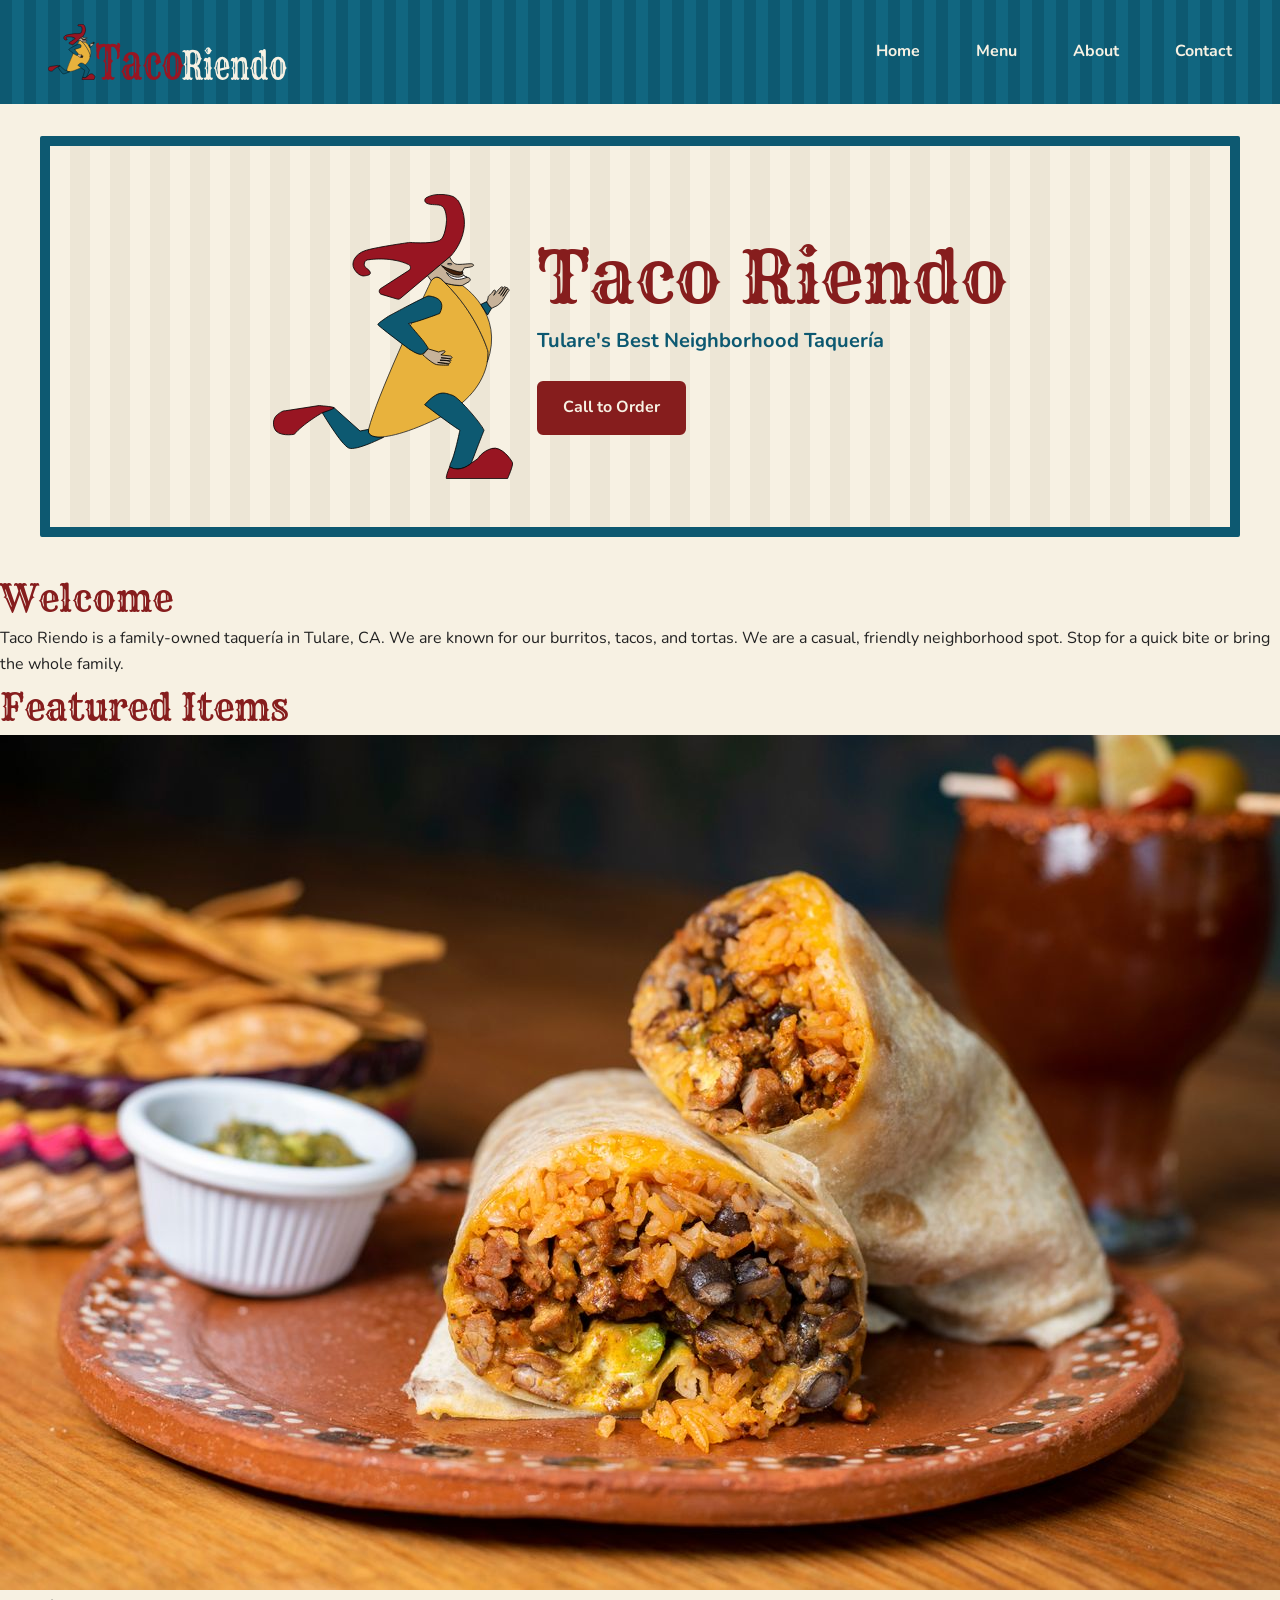
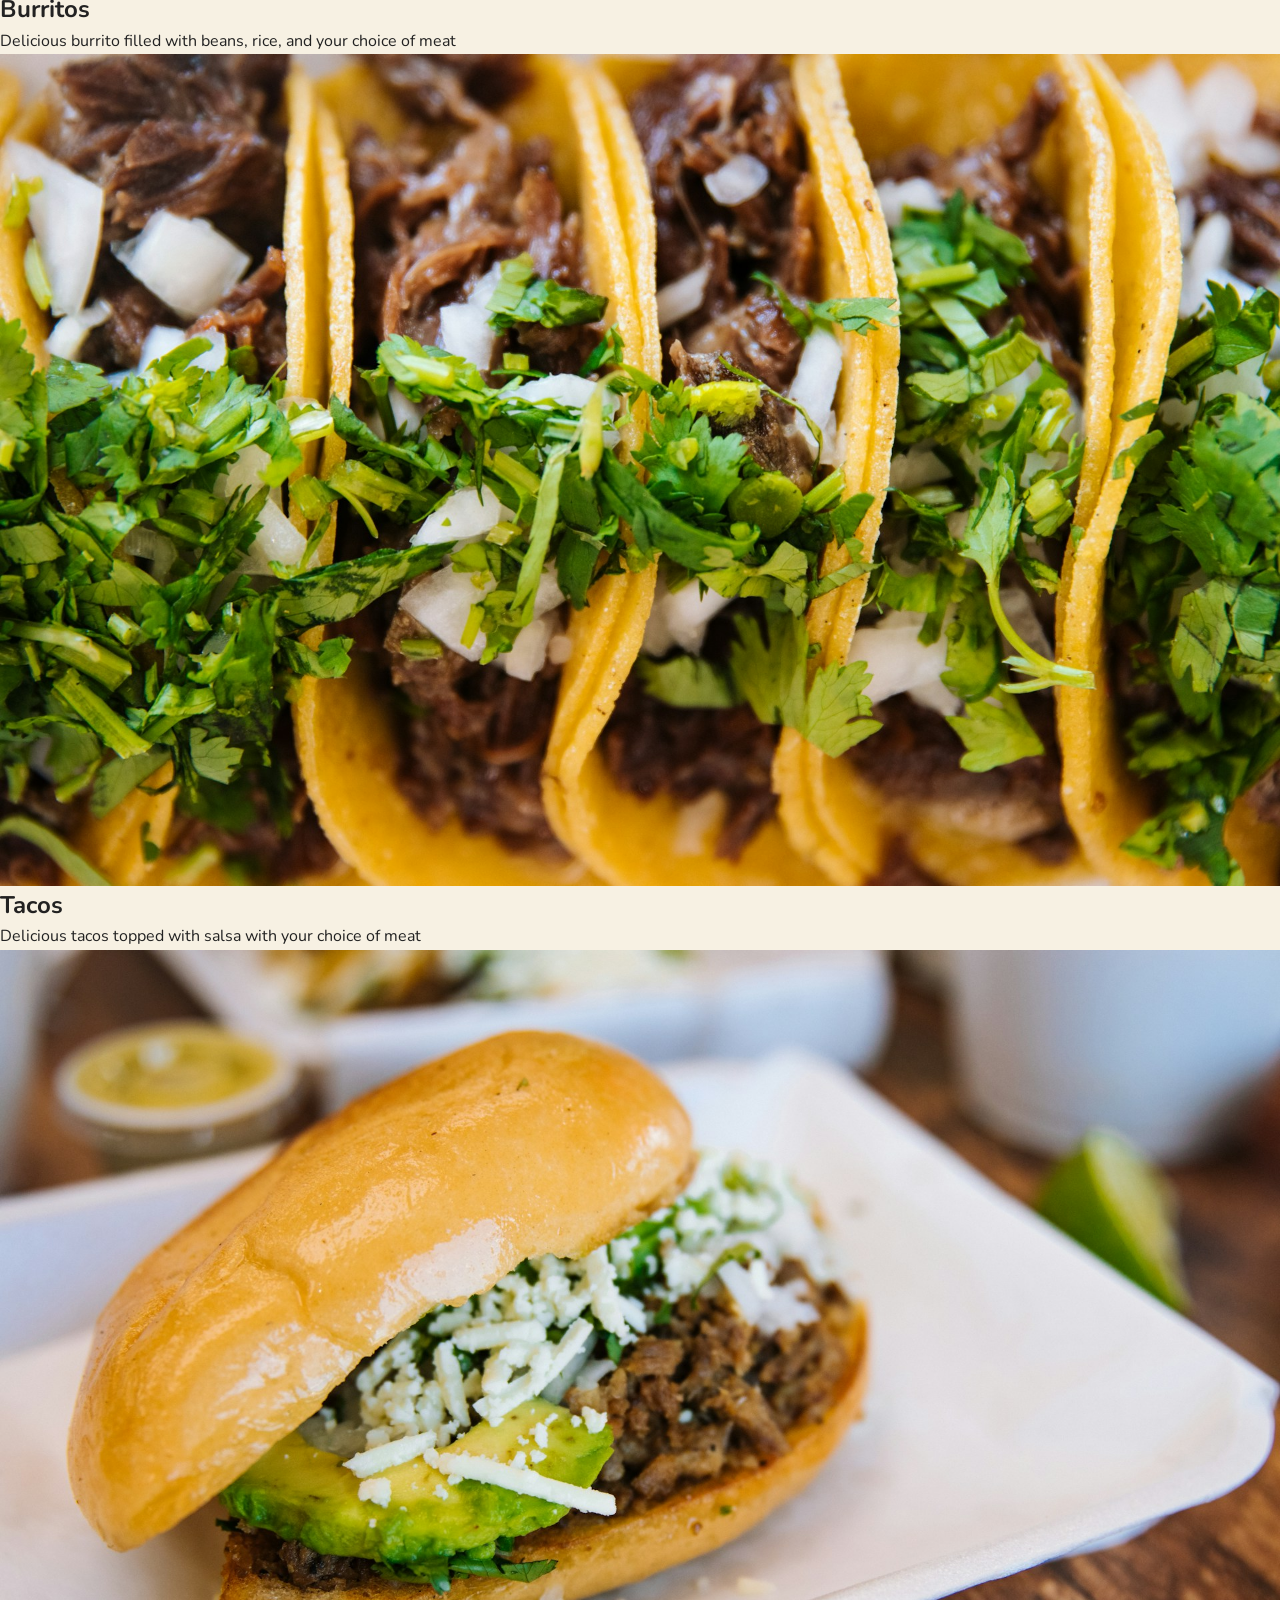
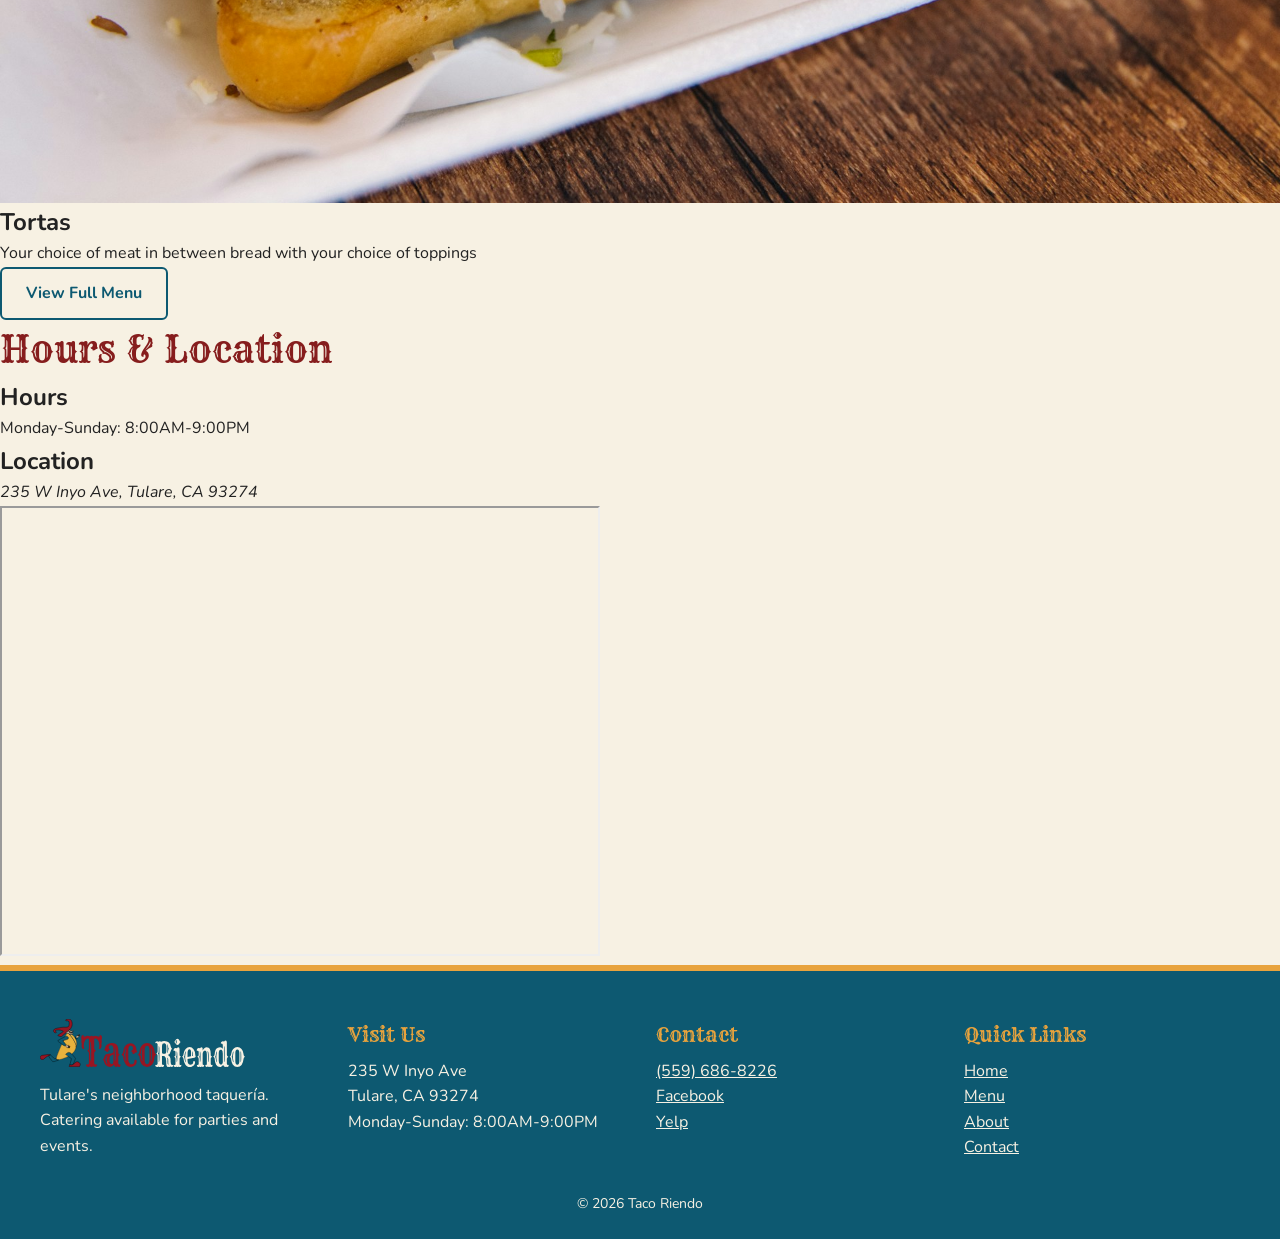
==== commit 28c2e5cd: "Style hero homepage" ====
--- a/index.html
+++ b/index.html
@@ -30,9 +30,11 @@
         <!--Hero-->
         <section id="hero">
             <img src="images/mascot.svg" alt="Taco Riendo Mascot Logo">
-            <h1>Taco Riendo</h1>
-            <p>Tulare's Best Neighborhood Taquería</p>
-            <a href="tel:5596868226" class="btn btn-primary">Call to Order</a>
+            <div class="hero-text">
+                <h1>Taco Riendo</h1>
+                <p>Tulare's Best Neighborhood Taquería</p>
+                <a href="tel:5596868226" class="btn btn-primary">Call to Order</a>
+            </div>
         </section>
         <!--Welcome-->
         <section id="welcome">
--- a/css/styles.css
+++ b/css/styles.css
@@ -7,6 +7,7 @@
     --old-lace: #F7F1E3;
     --carbon-black: #222222;
     --crushed-berry-dark: #6B1717;
+    --old-lace-dark: #ede6d6;
 
     /* Fonts */
     --font-heading: 'Rye', serif;
@@ -186,4 +187,84 @@
     text-align: center;
     font-size: 14px;
     margin-top: var(--space-lg);
+}
+/* ===== Page Headers ===== */
+#page-header, #hero {
+    position: relative;
+    max-width: 1200px;
+    margin: var(--space-lg) auto;
+    padding: var(--space-xl) var(--space-md);
+    text-align: center;
+    border: 10px solid var(--dark-teal);
+    border-radius: 2px;
+    background: repeating-linear-gradient(
+        90deg,
+        var(--old-lace) 0px,
+        var(--old-lace) 20px,
+        var(--old-lace-dark) 20px,
+        var(--old-lace-dark) 40px
+    );
+}
+.photo-header {
+    min-height: 300px;
+    display: flex;
+    align-items: center;
+    justify-content: center;
+    overflow: hidden;
+}
+.photo-header img {
+    position: absolute;
+    top: 0;
+    left: 0;
+    width: 100%;
+    height: 100%;
+    object-fit: cover;
+}
+.photo-header::before {
+    content: "";
+    position: absolute;
+    top: 0;
+    left: 0;
+    width: 100%;
+    height: 100%;
+    background: rgba(0, 0, 0, 0.5);
+    z-index: 1;
+}
+.photo-header h1 {
+    position: relative;
+    z-index: 2;
+    color: var(--old-lace);
+}
+/* ===== Homepage Hero ===== */
+#hero {
+    display: flex;
+    flex-direction: column;
+    align-items: center;
+    gap: var(--space-md);
+}
+#hero img {
+    width: 180px;
+}
+#hero h1 {
+    font-size: 56px;
+    line-height: 1.1;
+}
+.hero-text p {
+    font-size: 20px;
+    font-weight: 700;
+    color: var(--dark-teal);
+    margin: var(--space-xs) 0 var(--space-md);
+}
+@media (min-width: 768px) {
+    #hero {
+        flex-direction: row;
+        justify-content: center;
+        text-align: left;
+    }
+    #hero img {
+        width: 240px;
+    }
+    #hero h1 {
+        font-size: 72px;
+    }
 }
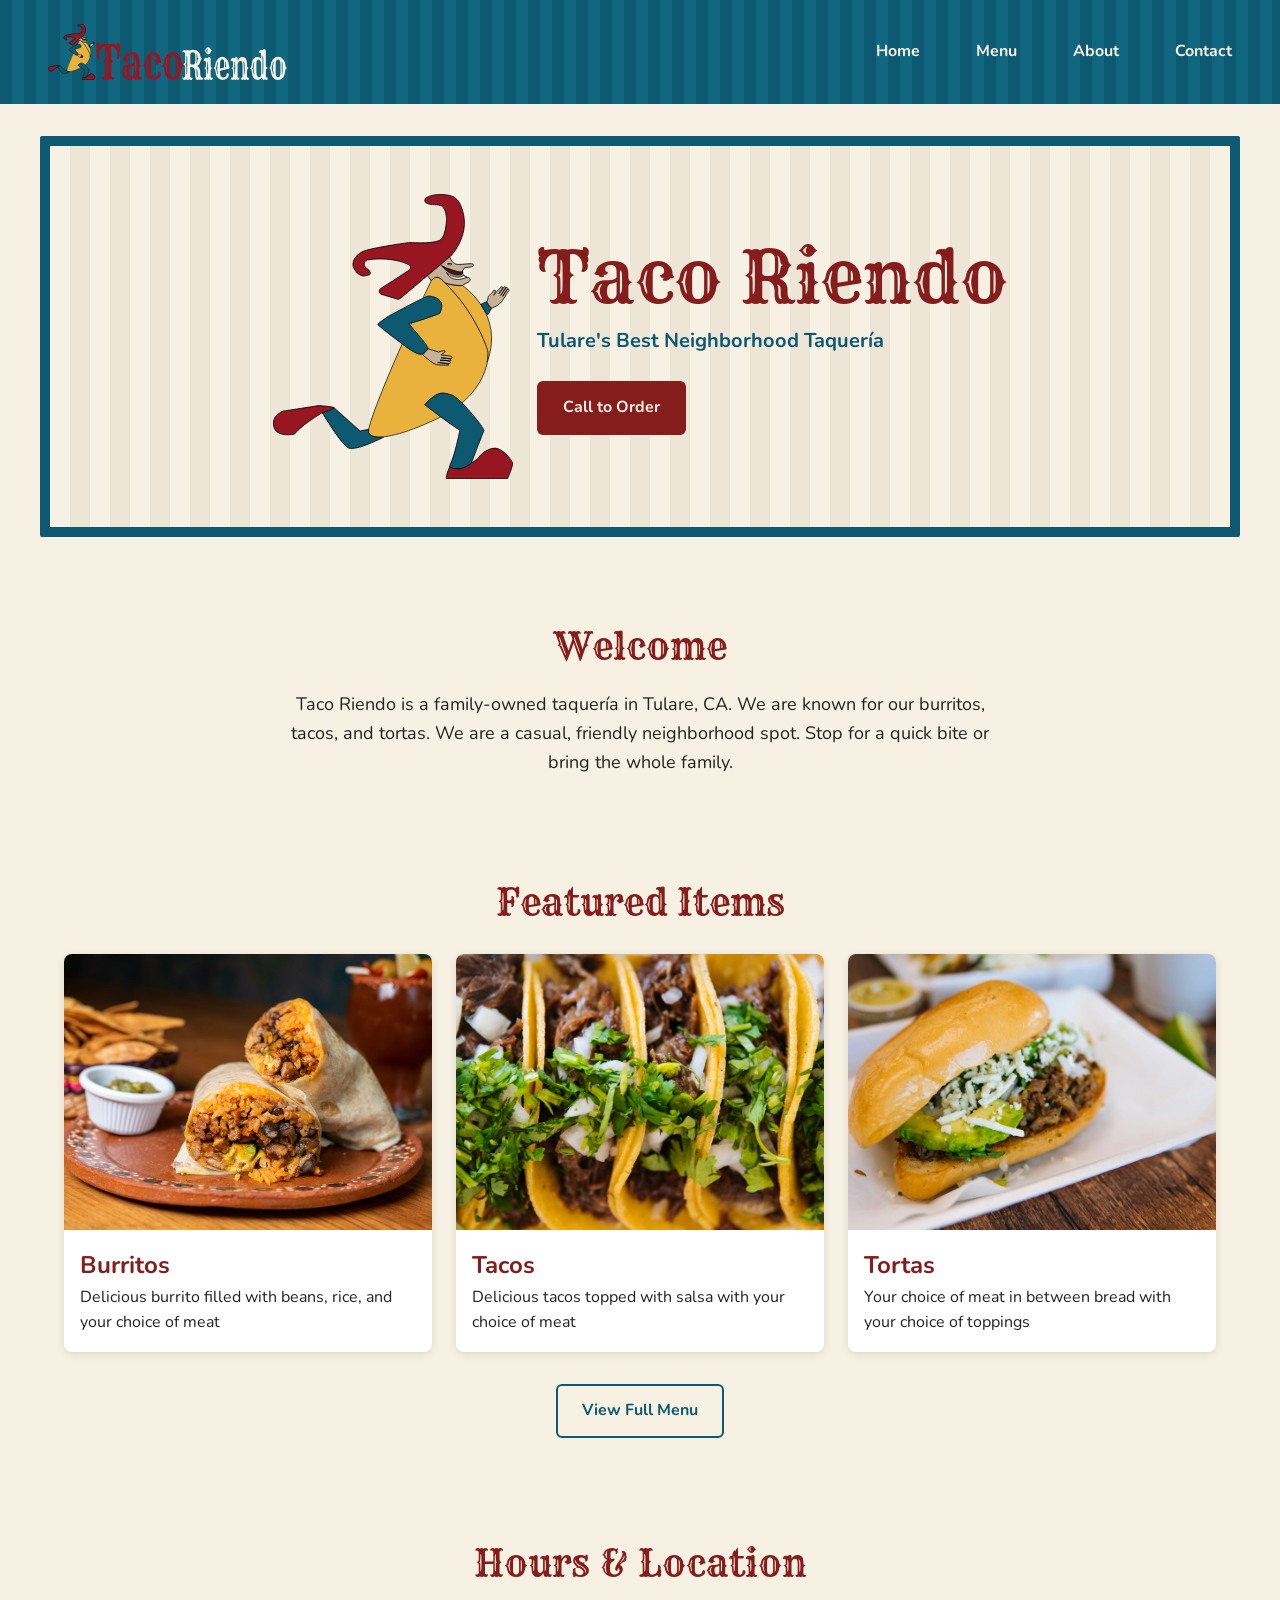
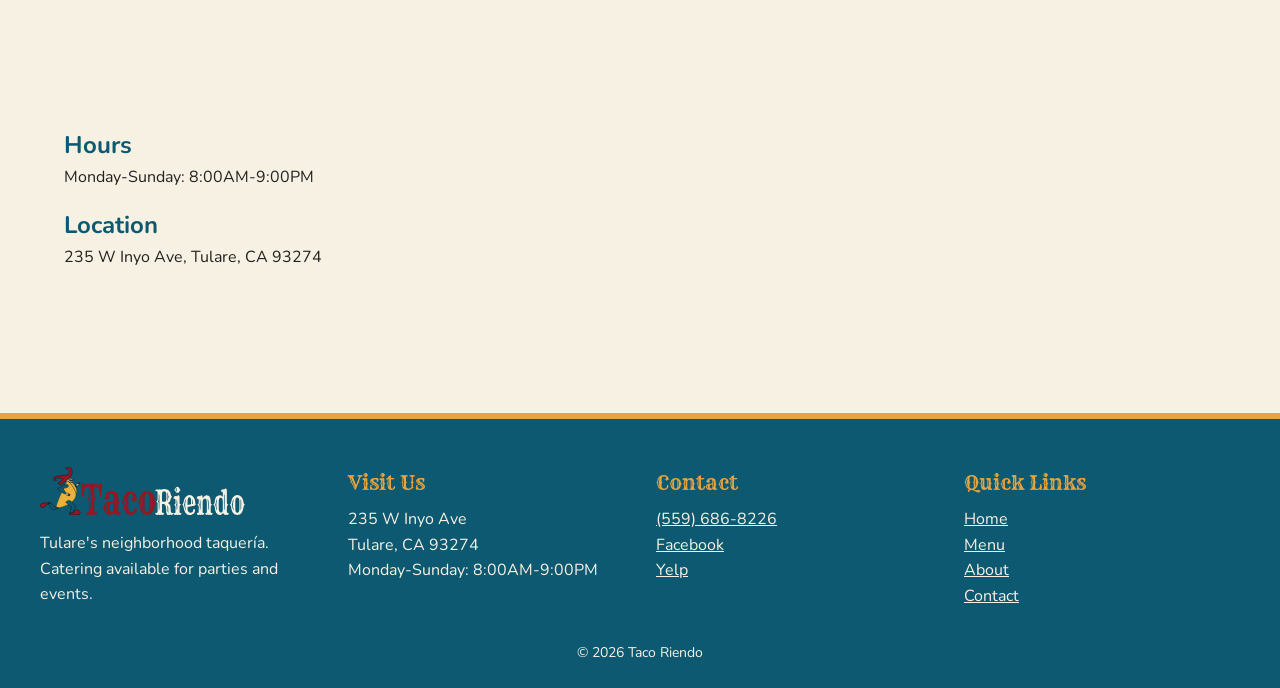
==== commit c3fd4d26: "Style welcome, featured items, and hours & location" ====
--- a/index.html
+++ b/index.html
@@ -47,36 +47,42 @@
         <!--Featured Items-->
         <section id="featured">
             <h2>Featured Items</h2>
-            <article class="featured-item">
-                <img src="images/burritos.jpg" alt="Burrito cut in half placed on a plate">
-                <h3>Burritos</h3>
-                <p>Delicious burrito filled with beans, rice, and your choice of meat</p>
-            </article>
-            <article class="featured-item">
-                <img src="images/tacos.jpg" alt="Tacos on a plate">
-                <h3>Tacos</h3>
-                <p>Delicious tacos topped with salsa with your choice of meat</p>
-            </article>
-            <article class="featured-item">
-                <img src="images/tortas.jpg" alt="Torta on a plate">
-                <h3>Tortas</h3>
-                <p>Your choice of meat in between bread with your choice of toppings</p>
-            </article>
+            <div class="featured-grid">
+                <article class="featured-item">
+                    <img src="images/burritos.jpg" alt="Burrito cut in half placed on a plate">
+                    <h3>Burritos</h3>
+                    <p>Delicious burrito filled with beans, rice, and your choice of meat</p>
+                </article>
+                <article class="featured-item">
+                    <img src="images/tacos.jpg" alt="Tacos on a plate">
+                    <h3>Tacos</h3>
+                    <p>Delicious tacos topped with salsa with your choice of meat</p>
+                </article>
+                <article class="featured-item">
+                    <img src="images/tortas.jpg" alt="Torta on a plate">
+                    <h3>Tortas</h3>
+                    <p>Your choice of meat in between bread with your choice of toppings</p>
+                </article>
+            </div>
             <a href="menu.html" class="btn btn-secondary">View Full Menu</a>
         </section>
         <!--Hours & Location-->
         <section id="hours-location">
             <h2>Hours & Location</h2>
-            <h3>Hours</h3>
-            <ul>
-                <li>Monday-Sunday: 8:00AM-9:00PM</li>
-            </ul>
-            <h3>Location</h3>
-            <address>235 W Inyo Ave, Tulare, CA 93274</address>
-            <iframe
-                src="https://www.google.com/maps/embed?pb=!1m18!1m12!1m3!1d3219.437566688257!2d-119.35326662268972!3d36.204558072422294!2m3!1f0!2f0!3f0!3m2!1i1024!2i768!4f13.1!3m3!1m2!1s0x80952ba05bc8403f%3A0xa2f4624fd4c46712!2s235%20W%20Inyo%20Ave%2C%20Tulare%2C%20CA%2093274!5e0!3m2!1sen!2sus!4v1794469017906!5m2!1sen!2sus"
-                width="600" height="450" allowfullscreen="" loading="lazy"
-                referrerpolicy="strict-origin-when-cross-origin" title="Map of Taco Riendo"></iframe>
+            <div class="location-grid">
+                <div class="location-info">
+                    <h3>Hours</h3>
+                    <ul>
+                        <li>Monday-Sunday: 8:00AM-9:00PM</li>
+                    </ul>
+                    <h3>Location</h3>
+                    <address>235 W Inyo Ave, Tulare, CA 93274</address>
+                </div>
+                <iframe
+                    src="https://www.google.com/maps/embed?pb=!1m18!1m12!1m3!1d3219.437566688257!2d-119.35326662268972!3d36.204558072422294!2m3!1f0!2f0!3f0!3m2!1i1024!2i768!4f13.1!3m3!1m2!1s0x80952ba05bc8403f%3A0xa2f4624fd4c46712!2s235%20W%20Inyo%20Ave%2C%20Tulare%2C%20CA%2093274!5e0!3m2!1sen!2sus!4v1794469017906!5m2!1sen!2sus"
+                    width="600" height="450" allowfullscreen="" loading="lazy"
+                    referrerpolicy="strict-origin-when-cross-origin" title="Map of Taco Riendo"></iframe>
+            </div>
         </section>
     </main>
 
--- a/css/styles.css
+++ b/css/styles.css
@@ -180,9 +180,6 @@
 footer a:hover {
     color: var(--honey-bronze);
 }
-footer address {
-    font-style: normal;
-}
 .copyright {
     text-align: center;
     font-size: 14px;
@@ -267,4 +264,89 @@
     #hero h1 {
         font-size: 72px;
     }
+}
+/* ===== Sections ===== */
+main section {
+    max-width: 1200px;
+    margin: 0 auto;
+    padding: var(--space-xl) var(--space-md);
+}
+/* ===== Welcome ===== */
+#welcome {
+    text-align: center;
+}
+#welcome p {
+    max-width: 700px;
+    margin: var(--space-sm) auto 0;
+    font-size: 18px;
+}
+/* ===== Featured Items ====== */
+#featured {
+    text-align: center;
+}
+.featured-grid {
+    display: grid;
+    grid-template-columns: 1fr;
+    gap: var(--space-md);
+    margin: var(--space-md) 0 var(--space-lg);
+}
+@media (min-width: 768px) {
+    .featured-grid {
+        grid-template-columns: repeat(3, 1fr);
+    }
+}
+.featured-item {
+    background-color: white;
+    border-radius: 8px;
+    overflow: hidden;
+    box-shadow: 0 2px 8px rgba(0, 0, 0, 0.1);
+    text-align: left;
+}
+.featured-item img {
+    width: 100%;
+    aspect-ratio: 4/3;
+    object-fit:cover;
+}
+.featured-item h3, .featured-item p {
+    padding: 0 var(--space-sm);
+}
+.featured-item h3 {
+    margin-top: var(--space-sm);
+    color: var(--crushed-berry);
+}
+.featured-item p {
+    padding-bottom: var(--space-sm);
+}
+/* ===== Hours & Location ===== */
+#hours-location h2 {
+    text-align: center;
+}
+.location-grid {
+    display: grid;
+    grid-template-columns: 1fr;
+    gap: var(--space-lg);
+    margin-top: var(--space-md);
+    align-items: center;
+}
+@media (min-width: 768px) {
+    .location-grid {
+        grid-template-columns: 1fr 2fr;
+    }
+}
+.location-info h3 {
+    color: var(--dark-teal);
+    margin-top: var(--space-sm);
+}
+.location-info ul {
+    list-style: none;
+}
+/* All maps */
+iframe {
+    width: 100%;
+    height: 350px;
+    border: 0;
+    border-radius: 8px;
+}
+address {
+    font-style: normal;
 }
